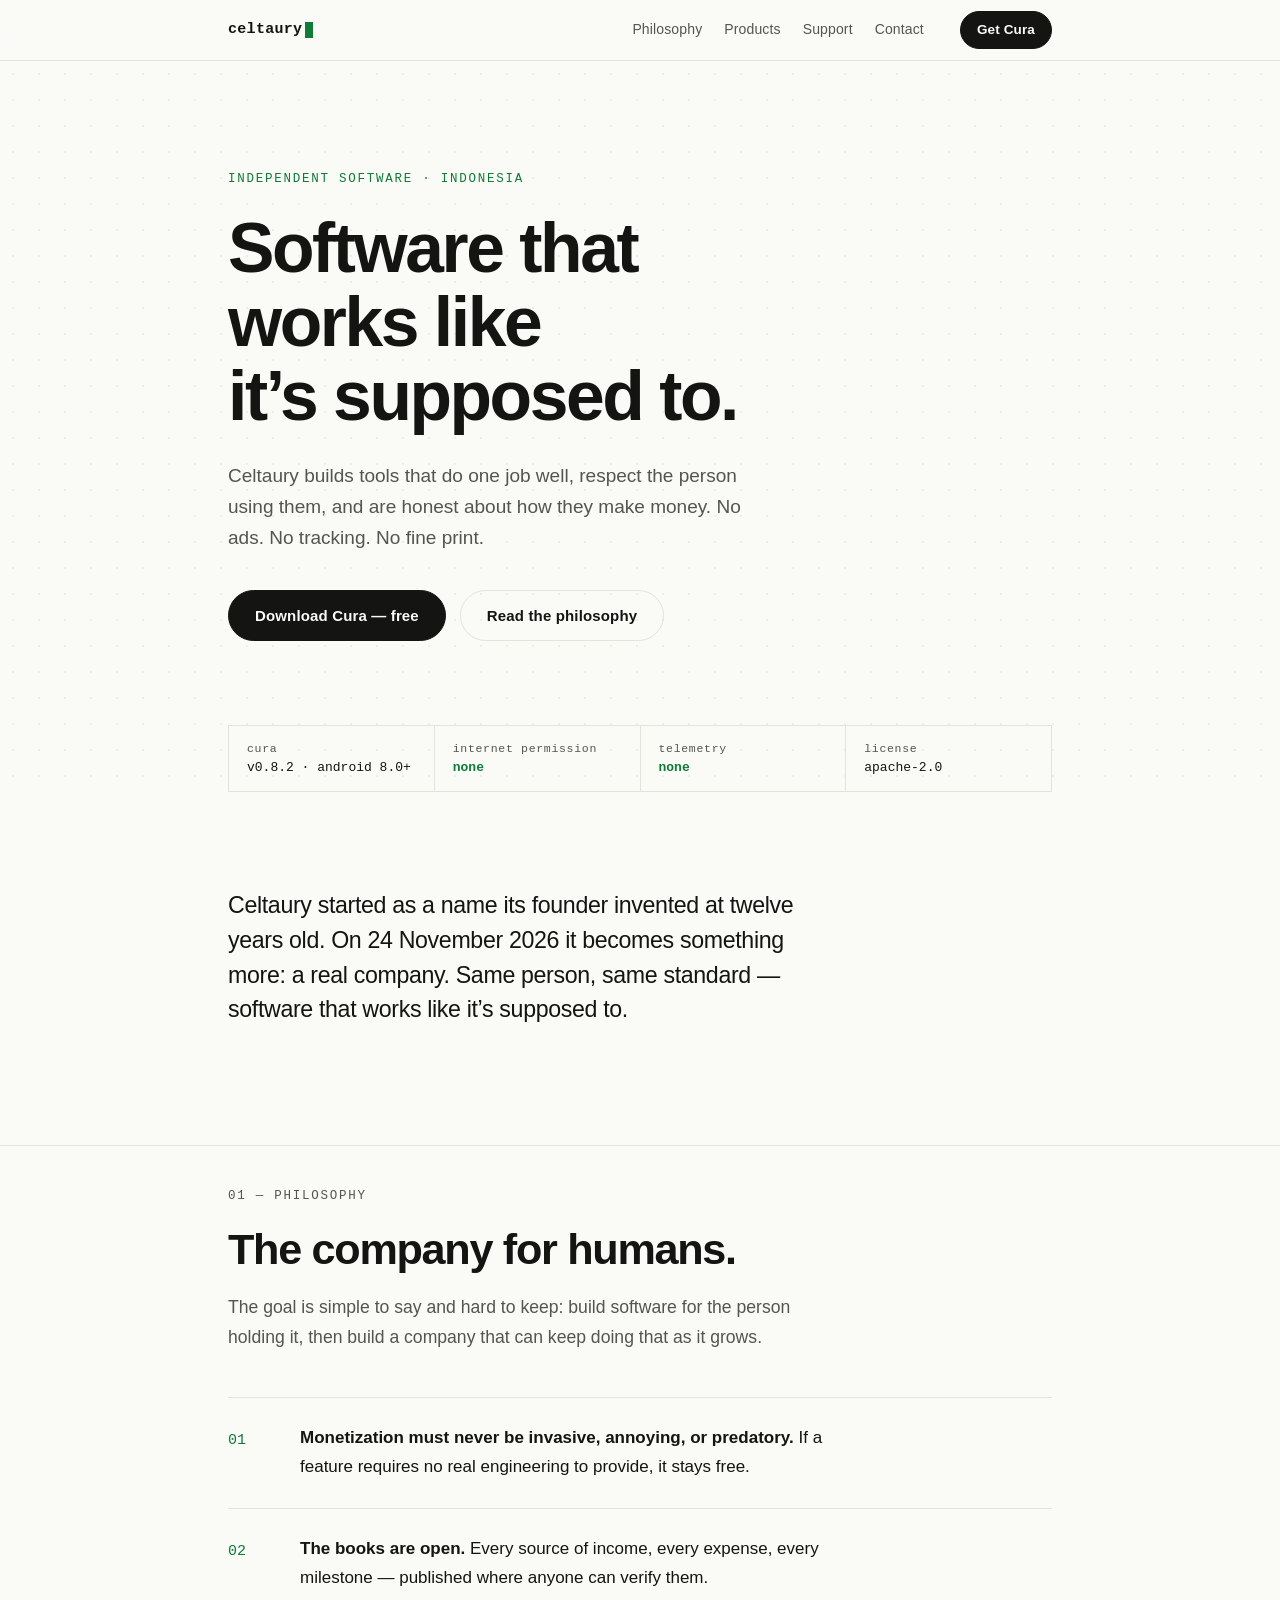
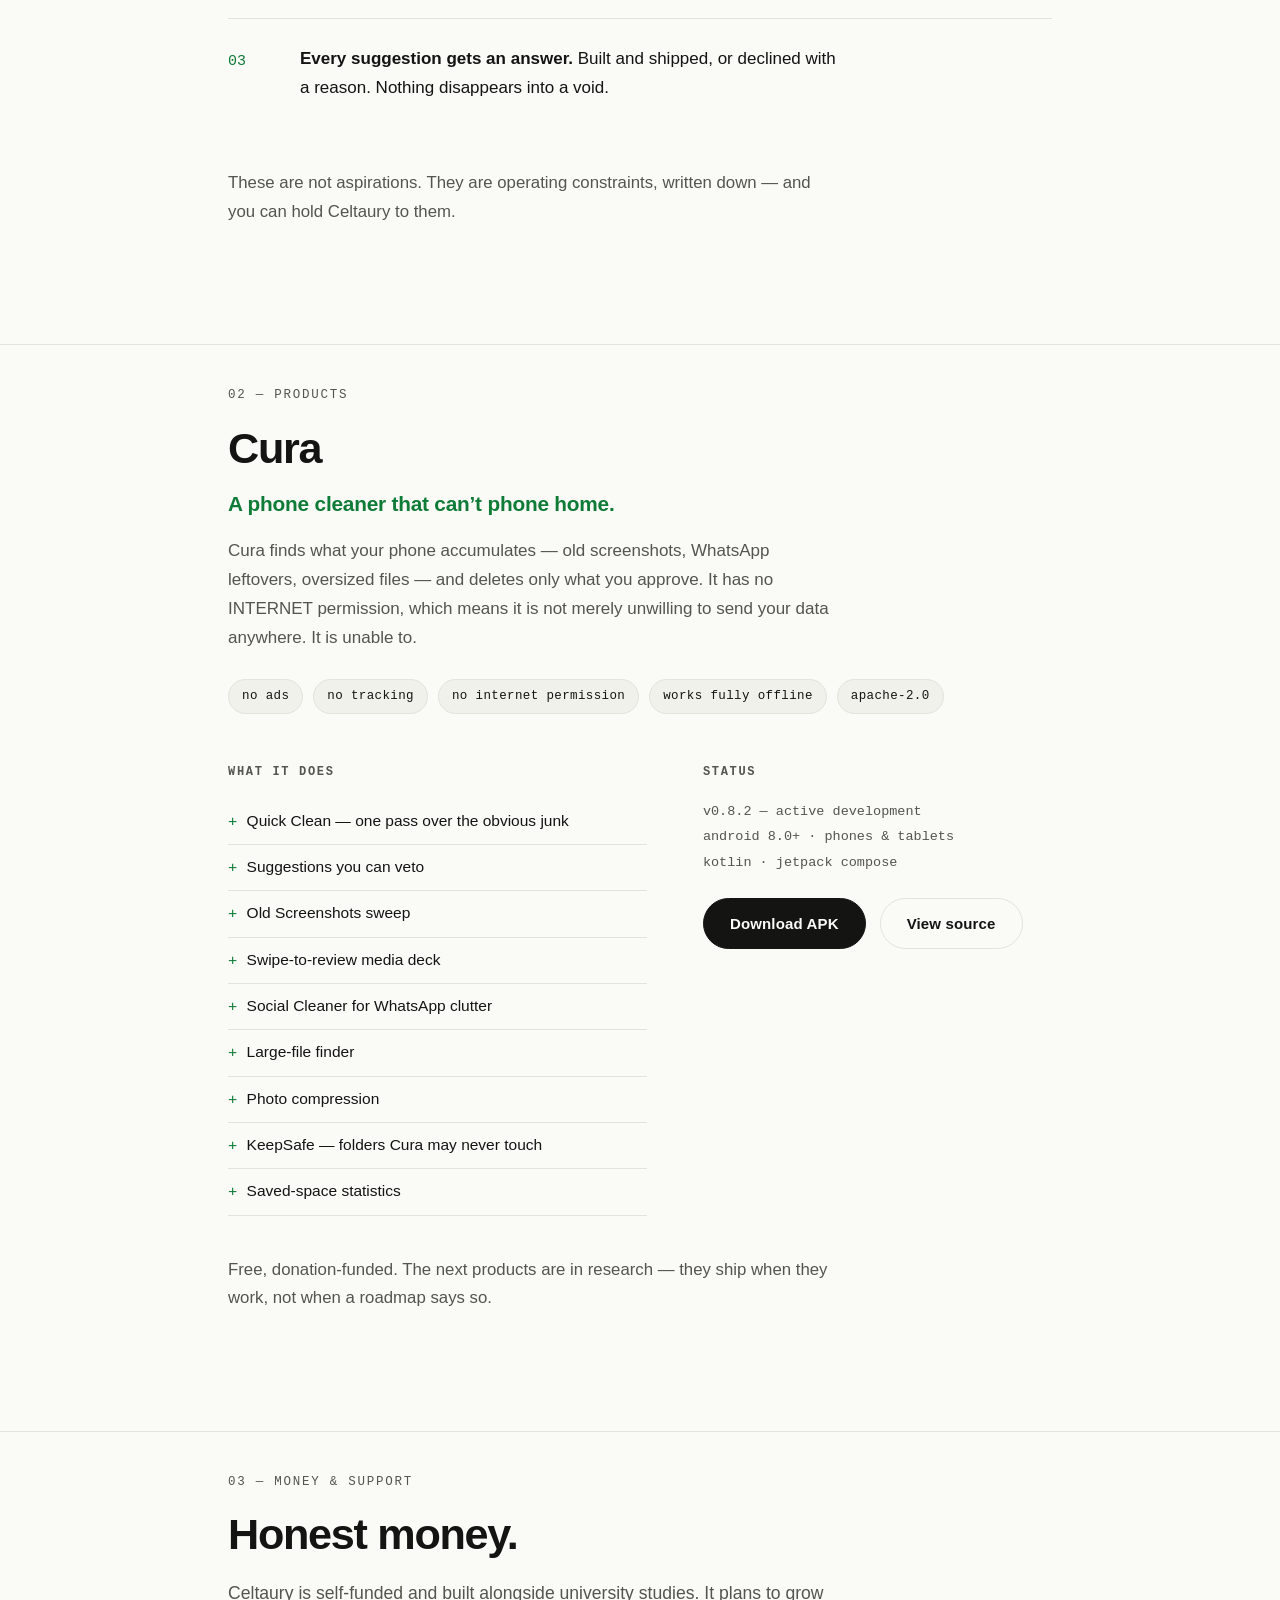
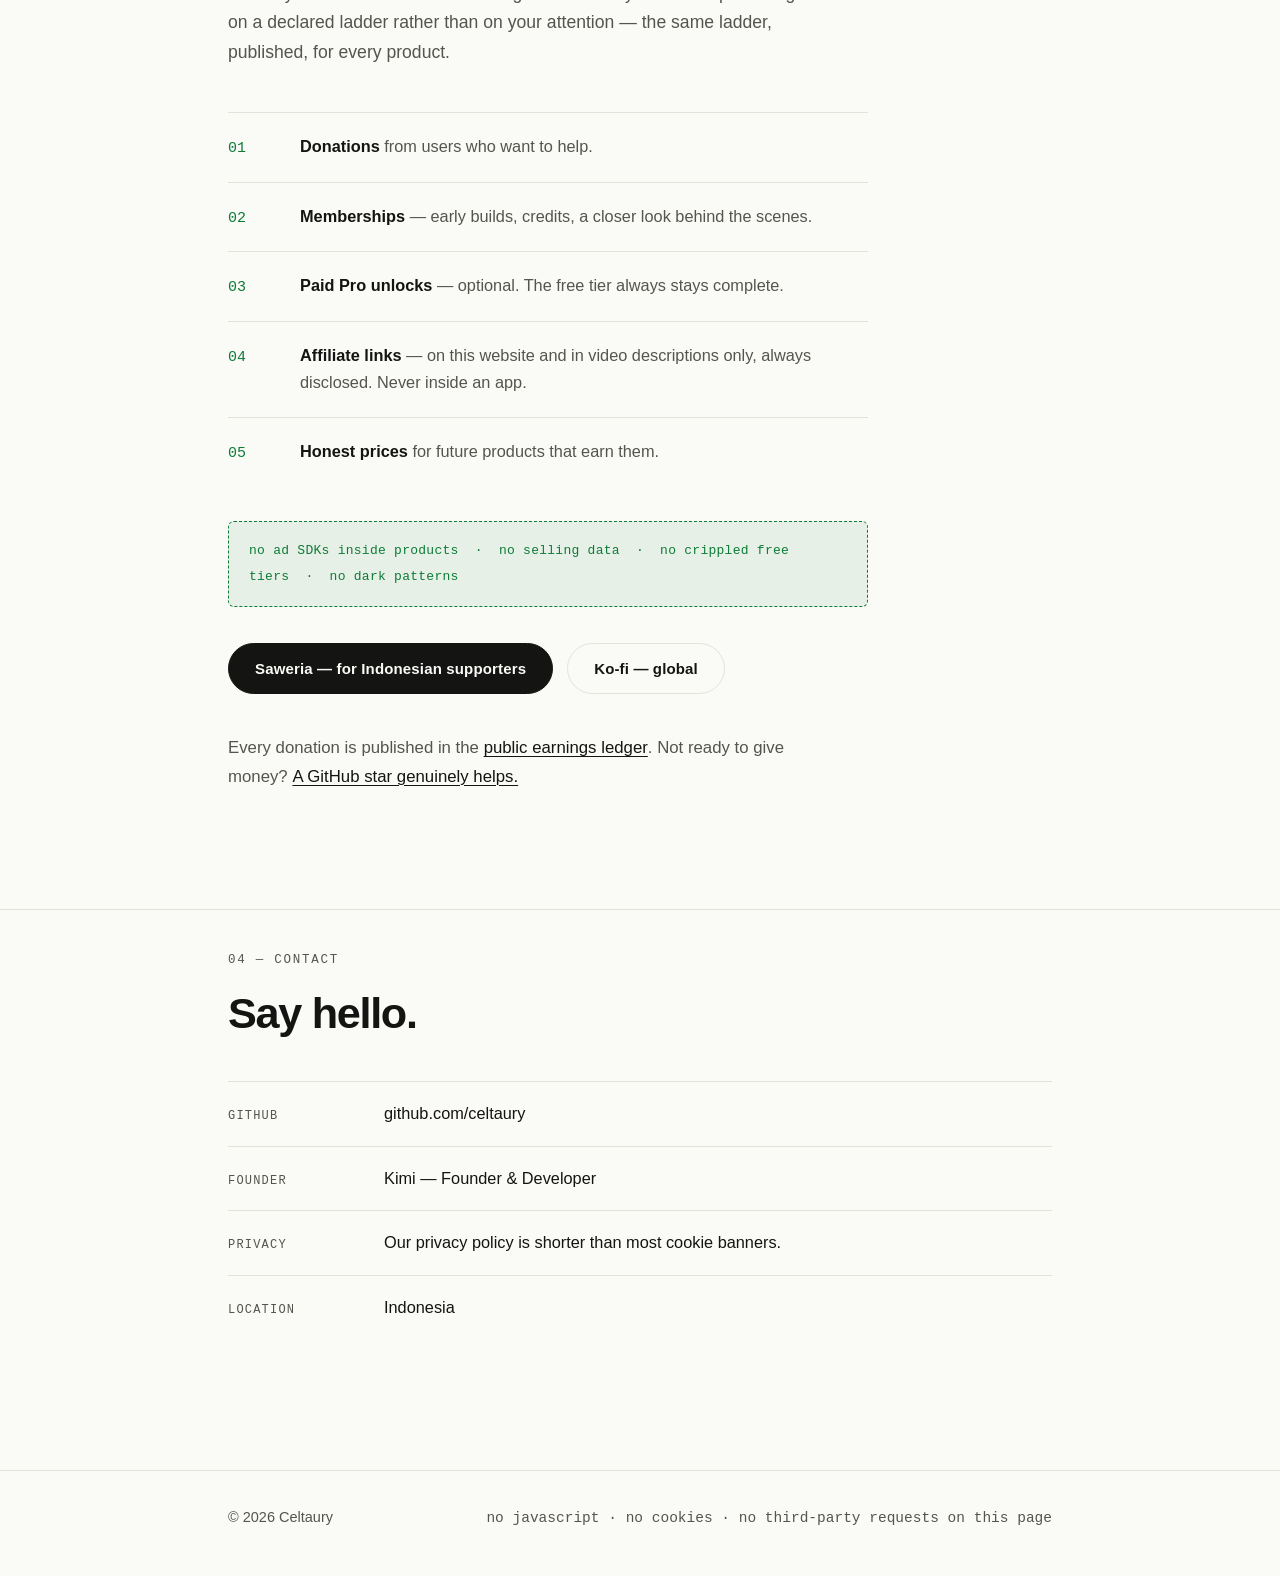
==== index.html @ 2ca31ce2 "Add files via upload" ====
<!DOCTYPE html>
<html lang="en">
<head>
  <meta charset="UTF-8">
  <meta name="viewport" content="width=device-width, initial-scale=1.0">
  <title>Celtaury — Software that works like it's supposed to</title>
  <meta name="description" content="Celtaury builds honest software. Cura: the Android phone cleaner with no INTERNET permission. No ads, no tracking, open source, self-funded from Indonesia.">
  <meta name="theme-color" content="#FAFAF7">
  <meta name="theme-color" media="(prefers-color-scheme: dark)" content="#101010">

  <!-- Open Graph: link previews on WhatsApp, Discord, X -->
  <meta property="og:type" content="website">
  <meta property="og:url" content="https://celtaury.github.io/">
  <meta property="og:title" content="Celtaury — Software that works like it's supposed to">
  <meta property="og:description" content="Home of Cura, the Android phone cleaner that can't phone home. No ads. No tracking. No INTERNET permission.">
  <meta property="og:image" content="https://celtaury.github.io/assets/og-cover.png">
  <meta name="twitter:card" content="summary_large_image">

  <!-- Favicon: no external file, no request -->
  <link rel="icon" href="data:image/svg+xml,%3Csvg xmlns='http://www.w3.org/2000/svg' viewBox='0 0 64 64'%3E%3Crect width='64' height='64' rx='14' fill='%23141412'/%3E%3Ctext x='14' y='44' font-family='monospace' font-size='30' fill='%23FAFAF7'%3E%3E_%3C/text%3E%3Crect x='40' y='38' width='10' height='6' fill='%2322A14D'/%3E%3C/svg%3E">

  <link rel="stylesheet" href="style.css">
</head>
<body>

  <header class="site-header">
    <div class="wrap header-inner">
      <a class="wordmark" href="#top">celtaury<span class="cursor" aria-hidden="true"></span></a>
      <nav class="nav" aria-label="Main">
        <a href="#philosophy">Philosophy</a>
        <a href="#products">Products</a>
        <a href="#support">Support</a>
        <a href="#contact">Contact</a>
      </nav>
      <a class="btn btn-small" href="https://github.com/celtaury/cura/releases/latest">Get Cura</a>
    </div>
  </header>

  <main id="top">

    <!-- ============ HERO ============ -->
    <section class="hero">
      <div class="wrap">
        <p class="kicker">Independent software · Indonesia</p>
        <h1>Software that works like it&rsquo;s&nbsp;supposed&nbsp;to.</h1>
        <p class="lede">
          Celtaury builds tools that do one job well, respect the person using them,
          and are honest about how they make money. No ads. No tracking. No fine print.
        </p>
        <div class="cta-row">
          <a class="btn" href="https://github.com/celtaury/cura/releases/latest">Download Cura &mdash; free</a>
          <a class="btn btn-ghost" href="#philosophy">Read the philosophy</a>
        </div>
      </div>
      <div class="wrap">
        <dl class="spec-strip" aria-label="Cura at a glance">
          <div><dt>cura</dt><dd>v0.8.2 · android 8.0+</dd></div>
          <div><dt>internet permission</dt><dd class="ok">none</dd></div>
          <div><dt>telemetry</dt><dd class="ok">none</dd></div>
          <div><dt>license</dt><dd>apache-2.0</dd></div>
        </dl>
      </div>
    </section>

    <!-- ============ FOUNDING ============ -->
    <section class="founding">
      <div class="wrap">
        <p>
          Celtaury started as a name its founder invented at twelve years old.
          On 24 November 2026 it becomes something more: a real company.
          Same person, same standard &mdash; software that works like it&rsquo;s supposed to.
        </p>
      </div>
    </section>

    <!-- ============ 01 PHILOSOPHY ============ -->
    <section class="section" id="philosophy">
      <div class="wrap">
        <p class="section-index">01 &mdash; Philosophy</p>
        <h2>The company for humans.</h2>
        <p class="section-intro">
          The goal is simple to say and hard to keep: build software for the person holding it,
          then build a company that can keep doing that as it grows.
        </p>
        <ol class="points">
          <li>
            <p><strong>Monetization must never be invasive, annoying, or predatory.</strong>
            If a feature requires no real engineering to provide, it stays free.</p>
          </li>
          <li>
            <p><strong>The books are open.</strong>
            Every source of income, every expense, every milestone &mdash; published
            where anyone can verify them.</p>
          </li>
          <li>
            <p><strong>Every suggestion gets an answer.</strong>
            Built and shipped, or declined with a reason. Nothing disappears into a void.</p>
          </li>
        </ol>
        <p class="section-close">
          These are not aspirations. They are operating constraints, written down &mdash;
          and you can hold Celtaury to them.
        </p>
      </div>
    </section>

    <!-- ============ 02 PRODUCTS ============ -->
    <section class="section" id="products">
      <div class="wrap">
        <p class="section-index">02 &mdash; Products</p>
        <h2>Cura</h2>
        <p class="product-lede">A phone cleaner that can&rsquo;t phone home.</p>
        <p class="product-body">
          Cura finds what your phone accumulates &mdash; old screenshots, WhatsApp leftovers,
          oversized files &mdash; and deletes only what you approve. It has no INTERNET permission,
          which means it is not merely unwilling to send your data anywhere. It is unable to.
        </p>

        <ul class="chips" aria-label="Cura guarantees">
          <li>no ads</li>
          <li>no tracking</li>
          <li>no internet permission</li>
          <li>works fully offline</li>
          <li>apache-2.0</li>
        </ul>

        <div class="product-grid">
          <div>
            <h3 class="subhead">What it does</h3>
            <ul class="features">
              <li>Quick Clean &mdash; one pass over the obvious junk</li>
              <li>Suggestions you can veto</li>
              <li>Old Screenshots sweep</li>
              <li>Swipe-to-review media deck</li>
              <li>Social Cleaner for WhatsApp clutter</li>
              <li>Large-file finder</li>
              <li>Photo compression</li>
              <li>KeepSafe &mdash; folders Cura may never touch</li>
              <li>Saved-space statistics</li>
            </ul>
          </div>
          <div>
            <h3 class="subhead">Status</h3>
            <p class="mono-note">v0.8.2 &mdash; active development<br>android 8.0+ · phones &amp; tablets<br>kotlin · jetpack compose</p>
            <div class="cta-row">
              <a class="btn" href="https://github.com/celtaury/cura/releases/latest">Download APK</a>
              <a class="btn btn-ghost" href="https://github.com/celtaury/cura">View source</a>
            </div>
          </div>
        </div>

        <p class="section-close">
          Free, donation-funded. The next products are in research &mdash;
          they ship when they work, not when a roadmap says so.
        </p>
      </div>
    </section>

    <!-- ============ 03 HONEST MONEY ============ -->
    <section class="section" id="support">
      <div class="wrap">
        <p class="section-index">03 &mdash; Money &amp; support</p>
        <h2>Honest money.</h2>
        <p class="section-intro">
          Celtaury is self-funded and built alongside university studies.
          It plans to grow on a declared ladder rather than on your attention &mdash;
          the same ladder, published, for every product.
        </p>

        <ol class="ladder">
          <li><p><span>Donations</span> from users who want to help.</p></li>
          <li><p><span>Memberships</span> &mdash; early builds, credits, a closer look behind the scenes.</p></li>
          <li><p><span>Paid Pro unlocks</span> &mdash; optional. The free tier always stays complete.</p></li>
          <li><p><span>Affiliate links</span> &mdash; on this website and in video descriptions only, always disclosed. Never inside an app.</p></li>
          <li><p><span>Honest prices</span> for future products that earn them.</p></li>
        </ol>

        <p class="redlines" aria-label="Celtaury red lines">
          no ad SDKs inside products&nbsp;&nbsp;·&nbsp;&nbsp;no selling data&nbsp;&nbsp;·&nbsp;&nbsp;no crippled free tiers&nbsp;&nbsp;·&nbsp;&nbsp;no dark patterns
        </p>

        <div class="cta-row">
          <a class="btn" href="https://saweria.co/Kymigaming">Saweria &mdash; for Indonesian supporters</a>
          <!-- TODO: paste your Ko-fi URL into the href below -->
          <a class="btn btn-ghost" href="#">Ko-fi &mdash; global</a>
        </div>
        <!-- TODO: paste your public earnings ledger URL into the href below -->
        <p class="section-close">
          Every donation is published in the <a href="#">public earnings ledger</a>.
          Not ready to give money? <a href="https://github.com/celtaury">A GitHub star genuinely helps.</a>
        </p>
      </div>
    </section>

    <!-- ============ 04 CONTACT ============ -->
    <section class="section" id="contact">
      <div class="wrap">
        <p class="section-index">04 &mdash; Contact</p>
        <h2>Say hello.</h2>
        <ul class="contact-list">
          <li><span class="contact-label">GitHub</span><a href="https://github.com/celtaury">github.com/celtaury</a></li>
          <li><span class="contact-label">Founder</span><a href="https://github.com/Kimiberlianoputra">Kimi &mdash; Founder &amp; Developer</a></li>
          <li><span class="contact-label">Privacy</span><a href="PRIVACY.md">Our privacy policy is shorter than most cookie banners.</a></li>
          <li><span class="contact-label">Location</span><span>Indonesia</span></li>
        </ul>
      </div>
    </section>

  </main>

  <footer class="site-footer">
    <div class="wrap footer-inner">
      <p>&copy; 2026 Celtaury</p>
      <p class="mono-note">no javascript · no cookies · no third-party requests on this page</p>
    </div>
  </footer>

</body>
</html>
---- style.css ----
/* ============================================================
   CELTAURY — "minima"
   Minimalism with the technical truth showing underneath.
   Terminal × Apple. Zero JavaScript. Zero third-party requests.
   ============================================================ */

:root {
  --bg: #FAFAF7;
  --ink: #141412;
  --ink-soft: #55554F;
  --hairline: #E3E3DC;
  --accent: #0E7B37;
  --accent-soft: rgba(14, 123, 55, 0.08);
  --chip-bg: #F1F1EC;
  --dot: rgba(20, 20, 18, 0.055);
  --sans: -apple-system, BlinkMacSystemFont, "SF Pro Display", "Segoe UI",
          Inter, Roboto, "Helvetica Neue", Arial, sans-serif;
  --mono: ui-monospace, "SF Mono", "JetBrains Mono", "Cascadia Mono",
          Menlo, Consolas, "Liberation Mono", monospace;
}

@media (prefers-color-scheme: dark) {
  :root {
    --bg: #101010;
    --ink: #ECECE7;
    --ink-soft: #9C9C94;
    --hairline: #262624;
    --accent: #52C97E;
    --accent-soft: rgba(82, 201, 126, 0.10);
    --chip-bg: #1A1A18;
    --dot: rgba(236, 236, 231, 0.05);
  }
}

* { margin: 0; padding: 0; box-sizing: border-box; }

html { scroll-behavior: smooth; }
@media (prefers-reduced-motion: reduce) {
  html { scroll-behavior: auto; }
  .cursor { animation: none; opacity: 1; }
}

body {
  background: var(--bg);
  color: var(--ink);
  font-family: var(--sans);
  font-size: 17px;
  line-height: 1.7;
  -webkit-font-smoothing: antialiased;
  text-rendering: optimizeLegibility;
}

.wrap {
  max-width: 880px;
  margin: 0 auto;
  padding: 0 28px;
}

a { color: var(--ink); text-decoration-thickness: 1px; text-underline-offset: 3px; }
a:hover { color: var(--accent); }

:focus-visible {
  outline: 2px solid var(--accent);
  outline-offset: 3px;
  border-radius: 2px;
}

::selection { background: var(--accent-soft); }

/* ---------- header ---------- */

.site-header {
  position: sticky;
  top: 0;
  z-index: 10;
  background: color-mix(in srgb, var(--bg) 88%, transparent);
  backdrop-filter: blur(10px);
  -webkit-backdrop-filter: blur(10px);
  border-bottom: 1px solid var(--hairline);
}

.header-inner {
  display: flex;
  align-items: center;
  gap: 28px;
  height: 60px;
}

.wordmark {
  font-family: var(--mono);
  font-size: 15px;
  font-weight: 600;
  letter-spacing: 0.02em;
  text-decoration: none;
  display: inline-flex;
  align-items: center;
}
.wordmark:hover { color: var(--ink); }

.cursor {
  display: inline-block;
  width: 8px;
  height: 1.05em;
  margin-left: 3px;
  background: var(--accent);
  animation: blink 1.2s steps(1) infinite;
}
@keyframes blink { 50% { opacity: 0; } }

.nav {
  display: flex;
  gap: 22px;
  margin-left: auto;
}
.nav a {
  font-size: 14px;
  color: var(--ink-soft);
  text-decoration: none;
  letter-spacing: 0.01em;
}
.nav a:hover { color: var(--accent); }

/* ---------- buttons ---------- */

.btn {
  display: inline-block;
  font-family: var(--sans);
  font-size: 15px;
  font-weight: 600;
  letter-spacing: 0.01em;
  color: var(--bg);
  background: var(--ink);
  border: 1px solid var(--ink);
  border-radius: 999px;
  padding: 12px 26px;
  text-decoration: none;
  transition: background 0.15s ease, color 0.15s ease, border-color 0.15s ease;
}
.btn:hover { background: var(--accent); border-color: var(--accent); color: var(--bg); }

.btn-ghost {
  background: transparent;
  color: var(--ink);
  border-color: var(--hairline);
}
.btn-ghost:hover { background: var(--accent-soft); color: var(--ink); border-color: var(--accent); }

.btn-small { padding: 7px 16px; font-size: 13.5px; margin-left: 8px; }

.cta-row {
  display: flex;
  flex-wrap: wrap;
  gap: 14px;
  align-items: center;
}

/* ---------- hero ---------- */

.hero {
  padding: 108px 0 0;
  background-image: radial-gradient(var(--dot) 1px, transparent 1px);
  background-size: 26px 26px;
}

.kicker {
  font-family: var(--mono);
  font-size: 12.5px;
  letter-spacing: 0.14em;
  text-transform: uppercase;
  color: var(--accent);
  margin-bottom: 22px;
}

.hero h1 {
  font-size: clamp(2.5rem, 6.2vw, 4.35rem);
  line-height: 1.06;
  letter-spacing: -0.035em;
  font-weight: 700;
  max-width: 15ch;
}

.lede {
  margin-top: 26px;
  font-size: 1.19rem;
  line-height: 1.65;
  color: var(--ink-soft);
  max-width: 33rem;
}

.hero .cta-row { margin-top: 36px; }

/* spec strip — the terminal underneath */

.spec-strip {
  margin: 84px 0 0;
  border-top: 1px solid var(--hairline);
  border-left: 1px solid var(--hairline);
  display: grid;
  grid-template-columns: repeat(4, 1fr);
}

.spec-strip > div {
  border-right: 1px solid var(--hairline);
  border-bottom: 1px solid var(--hairline);
  padding: 14px 18px;
  font-family: var(--mono);
  font-size: 13px;
  line-height: 1.5;
}

.spec-strip dt {
  color: var(--ink-soft);
  font-size: 11.5px;
  letter-spacing: 0.06em;
}

.spec-strip dd { margin: 0; color: var(--ink); }
.spec-strip .ok { color: var(--accent); font-weight: 700; }

/* ---------- founding ---------- */

.founding { padding: 96px 0 0; }
.founding p {
  font-size: 1.45rem;
  line-height: 1.5;
  letter-spacing: -0.015em;
  max-width: 36rem;
  font-weight: 500;
}

/* ---------- sections ---------- */

.section {
  margin-top: 118px;
  padding-top: 40px;
  border-top: 1px solid var(--hairline);
}

.section-index {
  font-family: var(--mono);
  font-size: 12.5px;
  letter-spacing: 0.14em;
  text-transform: uppercase;
  color: var(--ink-soft);
  margin-bottom: 18px;
}

.section h2 {
  font-size: clamp(1.9rem, 3.6vw, 2.7rem);
  letter-spacing: -0.03em;
  line-height: 1.1;
  font-weight: 700;
}

.section-intro {
  margin-top: 20px;
  font-size: 1.1rem;
  color: var(--ink-soft);
  max-width: 38rem;
}

.section-close {
  margin-top: 40px;
  font-size: 1.05rem;
  color: var(--ink-soft);
  max-width: 38rem;
}
.section-close a { color: var(--ink); font-weight: 500; }
.section-close a:hover { color: var(--accent); }

/* philosophy points */

.points {
  margin-top: 44px;
  list-style: none;
  counter-reset: point;
}

.points li {
  counter-increment: point;
  padding: 26px 0;
  border-top: 1px solid var(--hairline);
  display: grid;
  grid-template-columns: 64px 1fr;
  gap: 8px;
}

.points li::before {
  content: counter(point, decimal-leading-zero);
  font-family: var(--mono);
  font-size: 15px;
  color: var(--accent);
  padding-top: 4px;
}

.points p { max-width: 34rem; }
.points strong { font-weight: 650; }

/* ---------- product ---------- */

.product-lede {
  margin-top: 14px;
  font-size: 1.3rem;
  letter-spacing: -0.01em;
  color: var(--accent);
  font-weight: 600;
}

.product-body {
  margin-top: 16px;
  max-width: 38rem;
  color: var(--ink-soft);
}

.chips {
  list-style: none;
  display: flex;
  flex-wrap: wrap;
  gap: 10px;
  margin-top: 26px;
}

.chips li {
  font-family: var(--mono);
  font-size: 12.5px;
  letter-spacing: 0.03em;
  padding: 6px 13px;
  border: 1px solid var(--hairline);
  border-radius: 999px;
  background: var(--chip-bg);
  color: var(--ink);
}

.product-grid {
  display: grid;
  grid-template-columns: 1.2fr 1fr;
  gap: 56px;
  margin-top: 48px;
}

.subhead {
  font-family: var(--mono);
  font-size: 12px;
  font-weight: 600;
  letter-spacing: 0.14em;
  text-transform: uppercase;
  color: var(--ink-soft);
  margin-bottom: 16px;
}

.features {
  list-style: none;
}

.features li {
  padding: 9px 0;
  border-bottom: 1px solid var(--hairline);
  font-size: 15.5px;
}

.features li::before {
  content: "+ ";
  font-family: var(--mono);
  color: var(--accent);
}

.mono-note {
  font-family: var(--mono);
  font-size: 13.5px;
  line-height: 1.9;
  color: var(--ink-soft);
}

.product-grid .cta-row { margin-top: 22px; }

/* ---------- ladder ---------- */

.ladder {
  margin-top: 44px;
  list-style: none;
  counter-reset: rung;
}

.ladder li {
  counter-increment: rung;
  padding: 20px 0;
  border-top: 1px solid var(--hairline);
  display: grid;
  grid-template-columns: 64px 1fr;
  gap: 8px;
  font-size: 1.02rem;
  color: var(--ink-soft);
  max-width: 40rem;
}

.ladder li::before {
  content: "0" counter(rung);
  font-family: var(--mono);
  font-size: 15px;
  color: var(--accent);
  padding-top: 3px;
}

.ladder span { color: var(--ink); font-weight: 600; }

.redlines {
  margin-top: 34px;
  font-family: var(--mono);
  font-size: 13px;
  letter-spacing: 0.02em;
  color: var(--accent);
  padding: 16px 20px;
  border: 1px dashed var(--accent);
  border-radius: 6px;
  background: var(--accent-soft);
  max-width: 40rem;
  line-height: 2;
}

#support .cta-row { margin-top: 36px; }

/* ---------- contact ---------- */

.contact-list {
  list-style: none;
  margin-top: 44px;
}

.contact-list li {
  display: grid;
  grid-template-columns: 140px 1fr;
  gap: 16px;
  padding: 18px 0;
  border-top: 1px solid var(--hairline);
  font-size: 1.02rem;
  align-items: baseline;
}

.contact-label {
  font-family: var(--mono);
  font-size: 12px;
  letter-spacing: 0.1em;
  text-transform: uppercase;
  color: var(--ink-soft);
}

.contact-list a { text-decoration: none; font-weight: 500; }
.contact-list a:hover { color: var(--accent); text-decoration: underline; }

/* ---------- footer ---------- */

.site-footer {
  margin-top: 130px;
  border-top: 1px solid var(--hairline);
  padding: 34px 0 44px;
}

.footer-inner {
  display: flex;
  justify-content: space-between;
  align-items: baseline;
  gap: 20px;
  flex-wrap: wrap;
}

.footer-inner p { font-size: 14.5px; color: var(--ink-soft); }

/* ---------- responsive ---------- */

@media (max-width: 760px) {
  .spec-strip { grid-template-columns: repeat(2, 1fr); }
  .product-grid { grid-template-columns: 1fr; gap: 40px; }
  .points li, .ladder li { grid-template-columns: 44px 1fr; }
  .contact-list li { grid-template-columns: 1fr; gap: 4px; }
}

@media (max-width: 640px) {
  .nav { display: none; }
  .header-inner { justify-content: space-between; }
  .hero { padding-top: 76px; }
  .founding p { font-size: 1.22rem; }
  body { font-size: 16px; }
  .section { margin-top: 88px; }
}
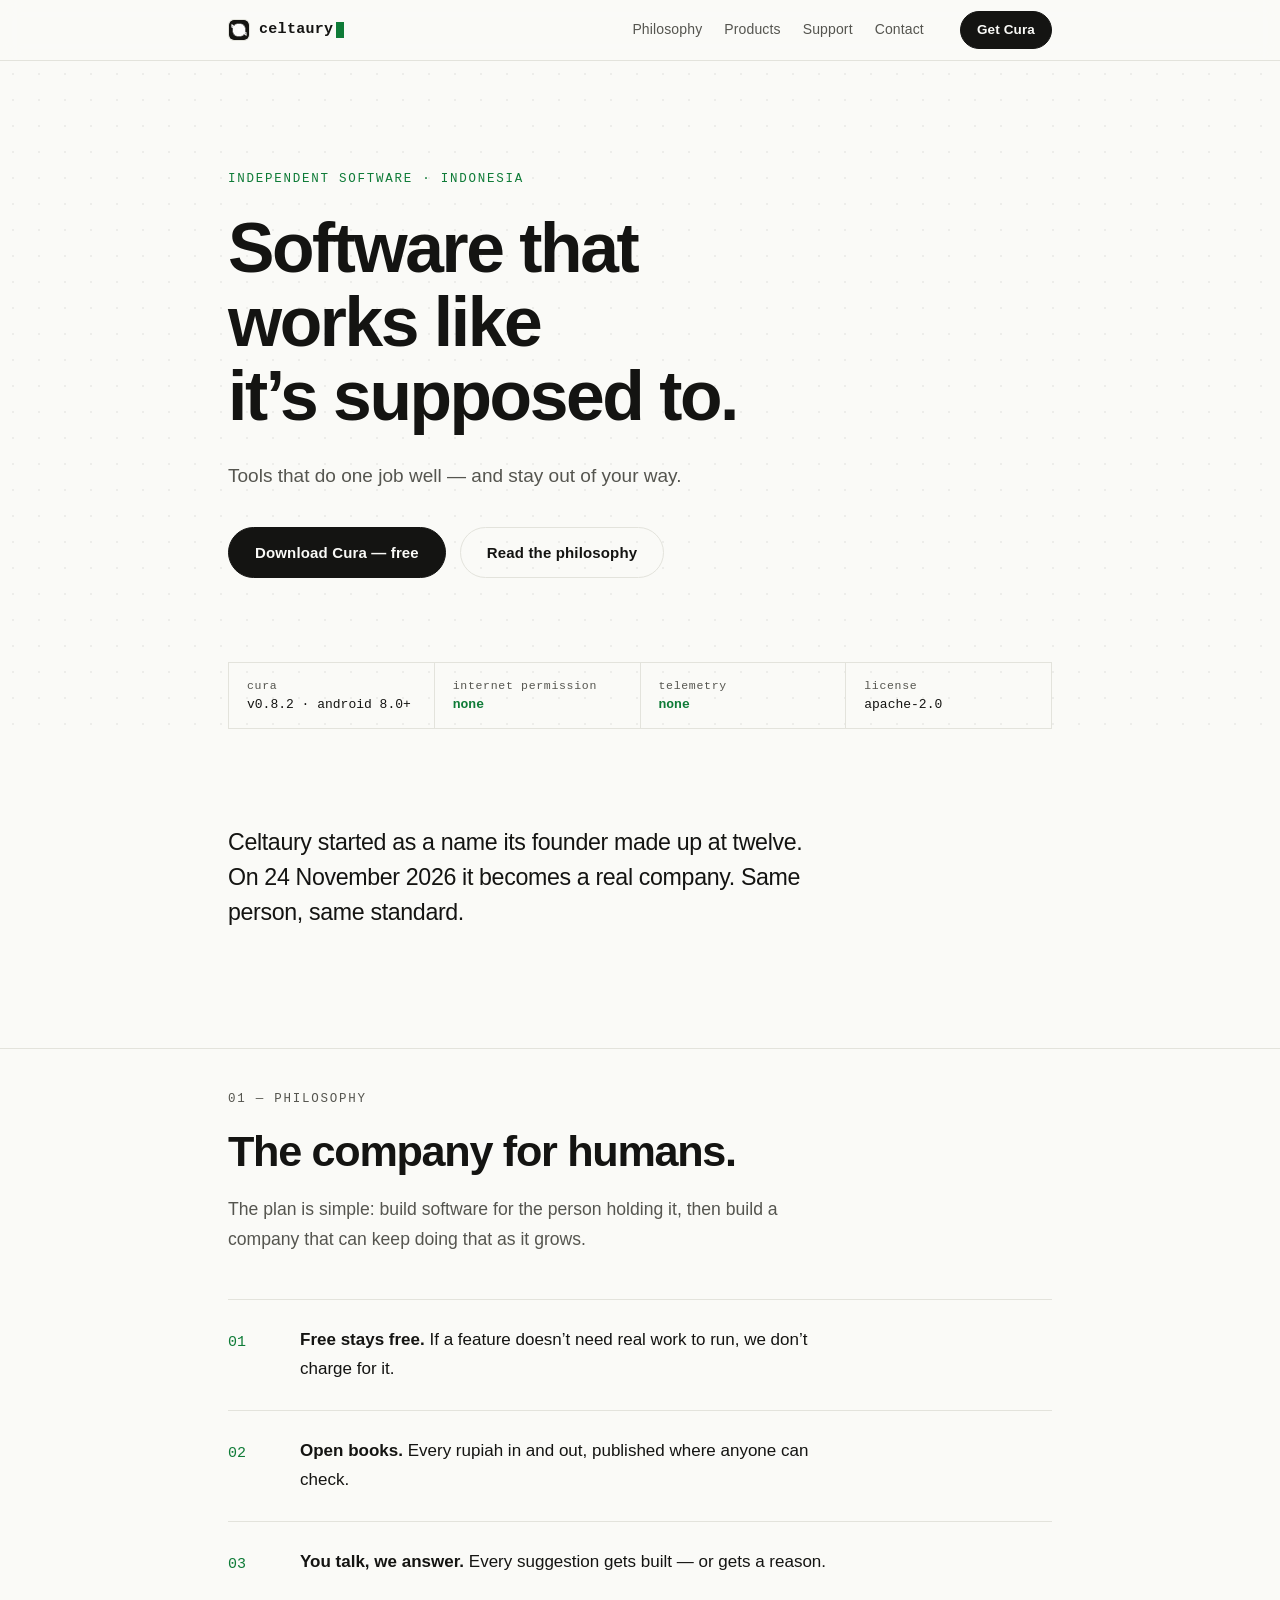
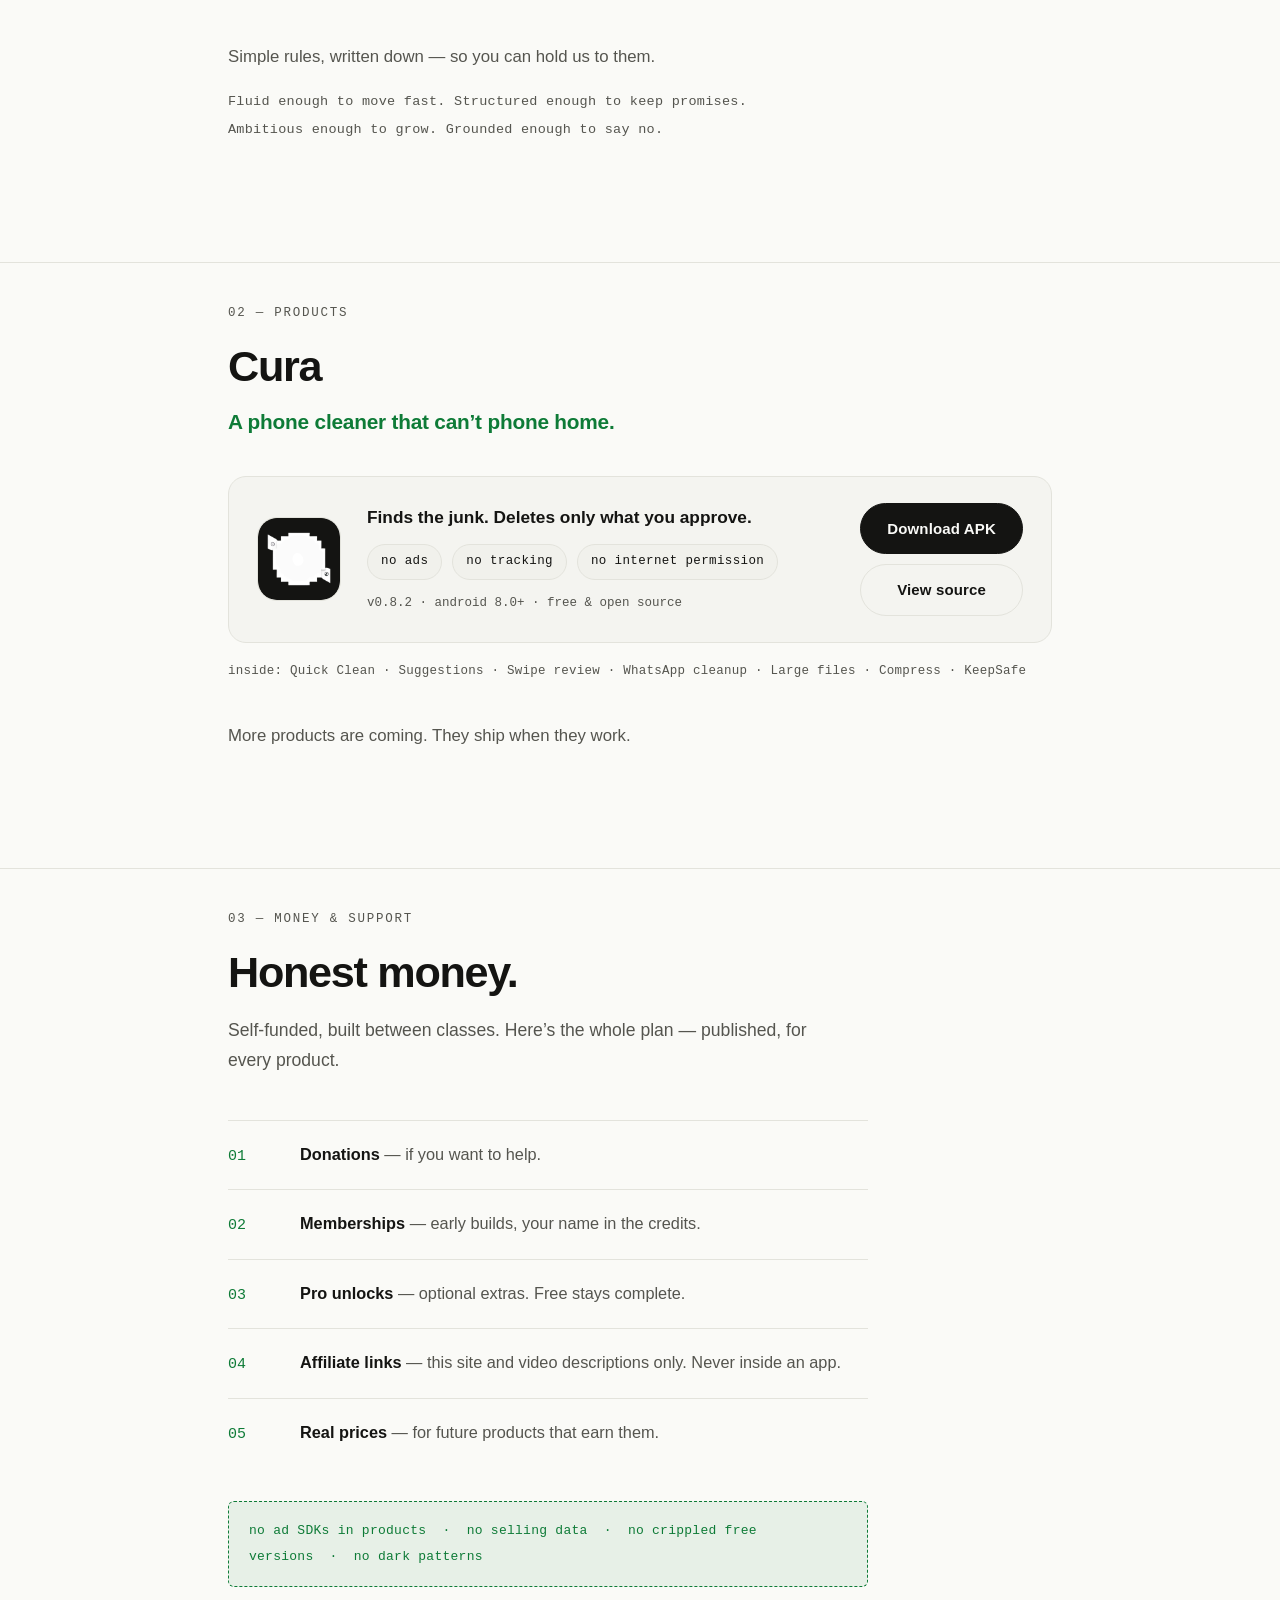
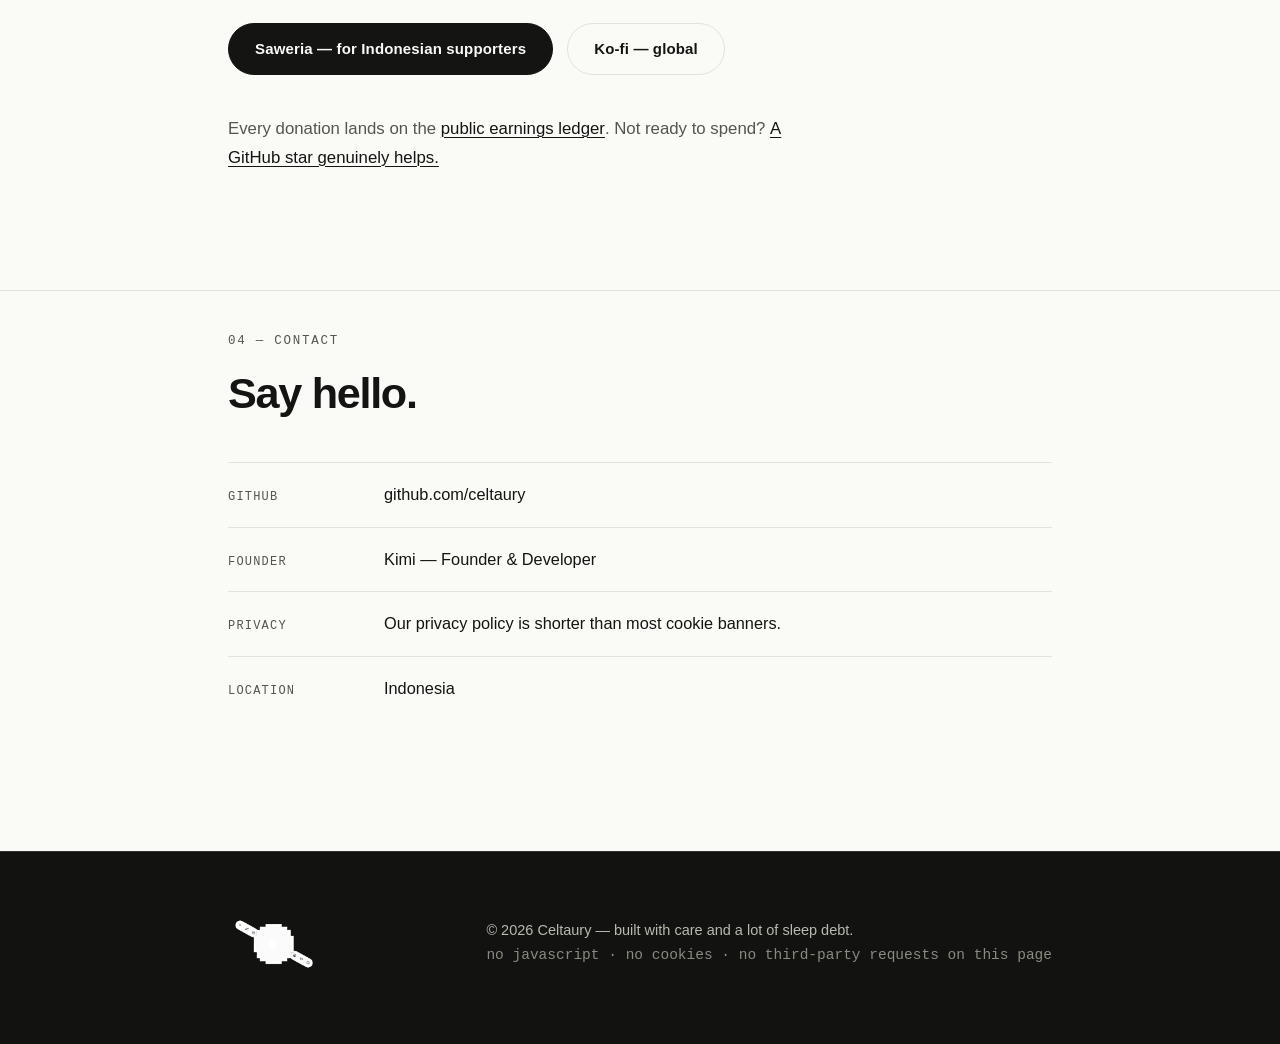
==== commit 7f477db4: "Add files via upload" ====
--- a/index.html
+++ b/index.html
@@ -16,16 +16,14 @@
   <meta property="og:image" content="https://celtaury.github.io/assets/og-cover.png">
   <meta name="twitter:card" content="summary_large_image">
 
-  <!-- Favicon: no external file, no request -->
-  <link rel="icon" href="data:image/svg+xml,%3Csvg xmlns='http://www.w3.org/2000/svg' viewBox='0 0 64 64'%3E%3Crect width='64' height='64' rx='14' fill='%23141412'/%3E%3Ctext x='14' y='44' font-family='monospace' font-size='30' fill='%23FAFAF7'%3E%3E_%3C/text%3E%3Crect x='40' y='38' width='10' height='6' fill='%2322A14D'/%3E%3C/svg%3E">
-
+  <link rel="icon" type="image/png" href="assets/favicon.png">
   <link rel="stylesheet" href="style.css">
 </head>
 <body>
 
   <header class="site-header">
     <div class="wrap header-inner">
-      <a class="wordmark" href="#top">celtaury<span class="cursor" aria-hidden="true"></span></a>
+      <a class="wordmark" href="#top"><img class="brand-tile" src="assets/logo-tile.png" alt="" width="22" height="22">celtaury<span class="cursor" aria-hidden="true"></span></a>
       <nav class="nav" aria-label="Main">
         <a href="#philosophy">Philosophy</a>
         <a href="#products">Products</a>
@@ -44,8 +42,7 @@
         <p class="kicker">Independent software · Indonesia</p>
         <h1>Software that works like it&rsquo;s&nbsp;supposed&nbsp;to.</h1>
         <p class="lede">
-          Celtaury builds tools that do one job well, respect the person using them,
-          and are honest about how they make money. No ads. No tracking. No fine print.
+          Tools that do one job well &mdash; and stay out of your way.
         </p>
         <div class="cta-row">
           <a class="btn" href="https://github.com/celtaury/cura/releases/latest">Download Cura &mdash; free</a>
@@ -66,9 +63,9 @@
     <section class="founding">
       <div class="wrap">
         <p>
-          Celtaury started as a name its founder invented at twelve years old.
-          On 24 November 2026 it becomes something more: a real company.
-          Same person, same standard &mdash; software that works like it&rsquo;s supposed to.
+          Celtaury started as a name its founder made up at twelve.
+          On 24 November 2026 it becomes a real company.
+          Same person, same standard.
         </p>
       </div>
     </section>
@@ -79,27 +76,29 @@
         <p class="section-index">01 &mdash; Philosophy</p>
         <h2>The company for humans.</h2>
         <p class="section-intro">
-          The goal is simple to say and hard to keep: build software for the person holding it,
+          The plan is simple: build software for the person holding it,
           then build a company that can keep doing that as it grows.
         </p>
         <ol class="points">
           <li>
-            <p><strong>Monetization must never be invasive, annoying, or predatory.</strong>
-            If a feature requires no real engineering to provide, it stays free.</p>
+            <p><strong>Free stays free.</strong>
+            If a feature doesn&rsquo;t need real work to run, we don&rsquo;t charge for it.</p>
           </li>
           <li>
-            <p><strong>The books are open.</strong>
-            Every source of income, every expense, every milestone &mdash; published
-            where anyone can verify them.</p>
+            <p><strong>Open books.</strong>
+            Every rupiah in and out, published where anyone can check.</p>
           </li>
           <li>
-            <p><strong>Every suggestion gets an answer.</strong>
-            Built and shipped, or declined with a reason. Nothing disappears into a void.</p>
+            <p><strong>You talk, we answer.</strong>
+            Every suggestion gets built &mdash; or gets a reason.</p>
           </li>
         </ol>
         <p class="section-close">
-          These are not aspirations. They are operating constraints, written down &mdash;
-          and you can hold Celtaury to them.
+          Simple rules, written down &mdash; so you can hold us to them.
+        </p>
+        <p class="balance">
+          Fluid enough to move fast. Structured enough to keep promises.<br>
+          Ambitious enough to grow. Grounded enough to say no.
         </p>
       </div>
     </section>
@@ -110,48 +109,30 @@
         <p class="section-index">02 &mdash; Products</p>
         <h2>Cura</h2>
         <p class="product-lede">A phone cleaner that can&rsquo;t phone home.</p>
-        <p class="product-body">
-          Cura finds what your phone accumulates &mdash; old screenshots, WhatsApp leftovers,
-          oversized files &mdash; and deletes only what you approve. It has no INTERNET permission,
-          which means it is not merely unwilling to send your data anywhere. It is unable to.
-        </p>
-
-        <ul class="chips" aria-label="Cura guarantees">
-          <li>no ads</li>
-          <li>no tracking</li>
-          <li>no internet permission</li>
-          <li>works fully offline</li>
-          <li>apache-2.0</li>
-        </ul>
-
-        <div class="product-grid">
-          <div>
-            <h3 class="subhead">What it does</h3>
-            <ul class="features">
-              <li>Quick Clean &mdash; one pass over the obvious junk</li>
-              <li>Suggestions you can veto</li>
-              <li>Old Screenshots sweep</li>
-              <li>Swipe-to-review media deck</li>
-              <li>Social Cleaner for WhatsApp clutter</li>
-              <li>Large-file finder</li>
-              <li>Photo compression</li>
-              <li>KeepSafe &mdash; folders Cura may never touch</li>
-              <li>Saved-space statistics</li>
+
+        <div class="product-card">
+          <img class="p-logo" src="assets/logo-tile.png" alt="Celtaury logo" width="84" height="84">
+          <div class="p-info">
+            <p class="p-desc">Finds the junk. Deletes only what you approve.</p>
+            <ul class="chips" aria-label="Cura guarantees">
+              <li>no ads</li>
+              <li>no tracking</li>
+              <li>no internet permission</li>
             </ul>
+            <p class="mono-note">v0.8.2 · android 8.0+ · free &amp; open source</p>
           </div>
-          <div>
-            <h3 class="subhead">Status</h3>
-            <p class="mono-note">v0.8.2 &mdash; active development<br>android 8.0+ · phones &amp; tablets<br>kotlin · jetpack compose</p>
-            <div class="cta-row">
-              <a class="btn" href="https://github.com/celtaury/cura/releases/latest">Download APK</a>
-              <a class="btn btn-ghost" href="https://github.com/celtaury/cura">View source</a>
-            </div>
+          <div class="p-actions">
+            <a class="btn" href="https://github.com/celtaury/cura/releases/latest">Download APK</a>
+            <a class="btn btn-ghost" href="https://github.com/celtaury/cura">View source</a>
           </div>
         </div>
 
+        <p class="p-inside">
+          inside: Quick Clean · Suggestions · Swipe review · WhatsApp cleanup · Large files · Compress · KeepSafe
+        </p>
+
         <p class="section-close">
-          Free, donation-funded. The next products are in research &mdash;
-          they ship when they work, not when a roadmap says so.
+          More products are coming. They ship when they work.
         </p>
       </div>
     </section>
@@ -162,21 +143,20 @@
         <p class="section-index">03 &mdash; Money &amp; support</p>
         <h2>Honest money.</h2>
         <p class="section-intro">
-          Celtaury is self-funded and built alongside university studies.
-          It plans to grow on a declared ladder rather than on your attention &mdash;
-          the same ladder, published, for every product.
+          Self-funded, built between classes.
+          Here&rsquo;s the whole plan &mdash; published, for every product.
         </p>
 
         <ol class="ladder">
-          <li><p><span>Donations</span> from users who want to help.</p></li>
-          <li><p><span>Memberships</span> &mdash; early builds, credits, a closer look behind the scenes.</p></li>
-          <li><p><span>Paid Pro unlocks</span> &mdash; optional. The free tier always stays complete.</p></li>
-          <li><p><span>Affiliate links</span> &mdash; on this website and in video descriptions only, always disclosed. Never inside an app.</p></li>
-          <li><p><span>Honest prices</span> for future products that earn them.</p></li>
+          <li><p><span>Donations</span> &mdash; if you want to help.</p></li>
+          <li><p><span>Memberships</span> &mdash; early builds, your name in the credits.</p></li>
+          <li><p><span>Pro unlocks</span> &mdash; optional extras. Free stays complete.</p></li>
+          <li><p><span>Affiliate links</span> &mdash; this site and video descriptions only. Never inside an app.</p></li>
+          <li><p><span>Real prices</span> &mdash; for future products that earn them.</p></li>
         </ol>
 
         <p class="redlines" aria-label="Celtaury red lines">
-          no ad SDKs inside products&nbsp;&nbsp;·&nbsp;&nbsp;no selling data&nbsp;&nbsp;·&nbsp;&nbsp;no crippled free tiers&nbsp;&nbsp;·&nbsp;&nbsp;no dark patterns
+          no ad SDKs in products&nbsp;&nbsp;·&nbsp;&nbsp;no selling data&nbsp;&nbsp;·&nbsp;&nbsp;no crippled free versions&nbsp;&nbsp;·&nbsp;&nbsp;no dark patterns
         </p>
 
         <div class="cta-row">
@@ -186,8 +166,8 @@
         </div>
         <!-- TODO: paste your public earnings ledger URL into the href below -->
         <p class="section-close">
-          Every donation is published in the <a href="#">public earnings ledger</a>.
-          Not ready to give money? <a href="https://github.com/celtaury">A GitHub star genuinely helps.</a>
+          Every donation lands on the <a href="#">public earnings ledger</a>.
+          Not ready to spend? <a href="https://github.com/celtaury">A GitHub star genuinely helps.</a>
         </p>
       </div>
     </section>
@@ -210,8 +190,11 @@
 
   <footer class="site-footer">
     <div class="wrap footer-inner">
-      <p>&copy; 2026 Celtaury</p>
-      <p class="mono-note">no javascript · no cookies · no third-party requests on this page</p>
+      <img class="footer-mark" src="assets/logo-white.png" alt="Celtaury logo" width="92" height="92">
+      <div class="footer-text">
+        <p>&copy; 2026 Celtaury &mdash; built with care and a lot of sleep debt.</p>
+        <p class="mono-note">no javascript · no cookies · no third-party requests on this page</p>
+      </div>
     </div>
   </footer>
 
--- a/style.css
+++ b/style.css
@@ -97,6 +97,16 @@
 }
 .wordmark:hover { color: var(--ink); }
 
+.brand-tile {
+  width: 22px;
+  height: 22px;
+  border-radius: 6px;
+  margin-right: 9px;
+  display: inline-block;
+  vertical-align: -4px;
+  border: 1px solid var(--hairline);
+}
+
 .cursor {
   display: inline-block;
   width: 8px;
@@ -268,6 +278,15 @@
 .section-close a { color: var(--ink); font-weight: 500; }
 .section-close a:hover { color: var(--accent); }
 
+.balance {
+  margin-top: 16px;
+  font-family: var(--mono);
+  font-size: 13.5px;
+  line-height: 2.1;
+  color: var(--ink-soft);
+  letter-spacing: 0.02em;
+}
+
 /* philosophy points */
 
 .points {
@@ -331,38 +350,7 @@
   color: var(--ink);
 }
 
-.product-grid {
-  display: grid;
-  grid-template-columns: 1.2fr 1fr;
-  gap: 56px;
-  margin-top: 48px;
-}
-
-.subhead {
-  font-family: var(--mono);
-  font-size: 12px;
-  font-weight: 600;
-  letter-spacing: 0.14em;
-  text-transform: uppercase;
-  color: var(--ink-soft);
-  margin-bottom: 16px;
-}
-
-.features {
-  list-style: none;
-}
-
-.features li {
-  padding: 9px 0;
-  border-bottom: 1px solid var(--hairline);
-  font-size: 15.5px;
-}
-
-.features li::before {
-  content: "+ ";
-  font-family: var(--mono);
-  color: var(--accent);
-}
+/* product card — one glance, one row */
 
 .mono-note {
   font-family: var(--mono);
@@ -371,7 +359,48 @@
   color: var(--ink-soft);
 }
 
-.product-grid .cta-row { margin-top: 22px; }
+.product-card {
+  margin-top: 36px;
+  border: 1px solid var(--hairline);
+  border-radius: 18px;
+  padding: 26px 28px;
+  display: grid;
+  grid-template-columns: auto 1fr auto;
+  gap: 26px;
+  align-items: center;
+  background: color-mix(in srgb, var(--chip-bg) 55%, transparent);
+}
+
+.p-logo {
+  width: 84px;
+  height: 84px;
+  border-radius: 20px;
+  border: 1px solid var(--hairline);
+  display: block;
+}
+
+.p-info { min-width: 0; }
+
+.p-desc { font-size: 1.08rem; font-weight: 550; }
+
+.p-info .chips { margin-top: 12px; }
+.p-info .mono-note { margin-top: 12px; font-size: 12.5px; }
+
+.p-actions {
+  display: flex;
+  flex-direction: column;
+  gap: 10px;
+}
+
+.p-actions .btn { text-align: center; }
+
+.p-inside {
+  margin-top: 18px;
+  font-family: var(--mono);
+  font-size: 12.5px;
+  color: var(--ink-soft);
+  letter-spacing: 0.02em;
+}
 
 /* ---------- ladder ---------- */
 
@@ -449,27 +478,42 @@
 
 /* ---------- footer ---------- */
 
+/* Fixed dark surface (theme-independent): this is where the no-background
+   white logo lives. A brand anchor, not a theme color. */
+
 .site-footer {
   margin-top: 130px;
-  border-top: 1px solid var(--hairline);
-  padding: 34px 0 44px;
+  background: #121210;
+  border-top: 1px solid rgba(236, 236, 231, 0.14);
+  padding: 46px 0 54px;
 }
 
 .footer-inner {
   display: flex;
   justify-content: space-between;
-  align-items: baseline;
-  gap: 20px;
+  align-items: center;
+  gap: 28px;
   flex-wrap: wrap;
 }
 
-.footer-inner p { font-size: 14.5px; color: var(--ink-soft); }
+.footer-mark {
+  width: 92px;
+  height: 92px;
+  display: block;
+}
+
+.footer-text p { font-size: 14.5px; color: #B9B9B0; }
+.footer-text .mono-note { color: #8A8A81; }
+.footer-text a { color: #ECECE7; }
+.footer-text a:hover { color: #52C97E; }
 
 /* ---------- responsive ---------- */
 
 @media (max-width: 760px) {
   .spec-strip { grid-template-columns: repeat(2, 1fr); }
-  .product-grid { grid-template-columns: 1fr; gap: 40px; }
+  .product-card { grid-template-columns: 1fr; gap: 18px; padding: 22px; }
+  .p-logo { width: 64px; height: 64px; }
+  .p-actions { flex-direction: row; flex-wrap: wrap; }
   .points li, .ladder li { grid-template-columns: 44px 1fr; }
   .contact-list li { grid-template-columns: 1fr; gap: 4px; }
 }
@@ -481,4 +525,6 @@
   .founding p { font-size: 1.22rem; }
   body { font-size: 16px; }
   .section { margin-top: 88px; }
-}
+  .footer-inner { flex-direction: column; align-items: flex-start; gap: 18px; }
+  .footer-mark { width: 68px; height: 68px; }
+}
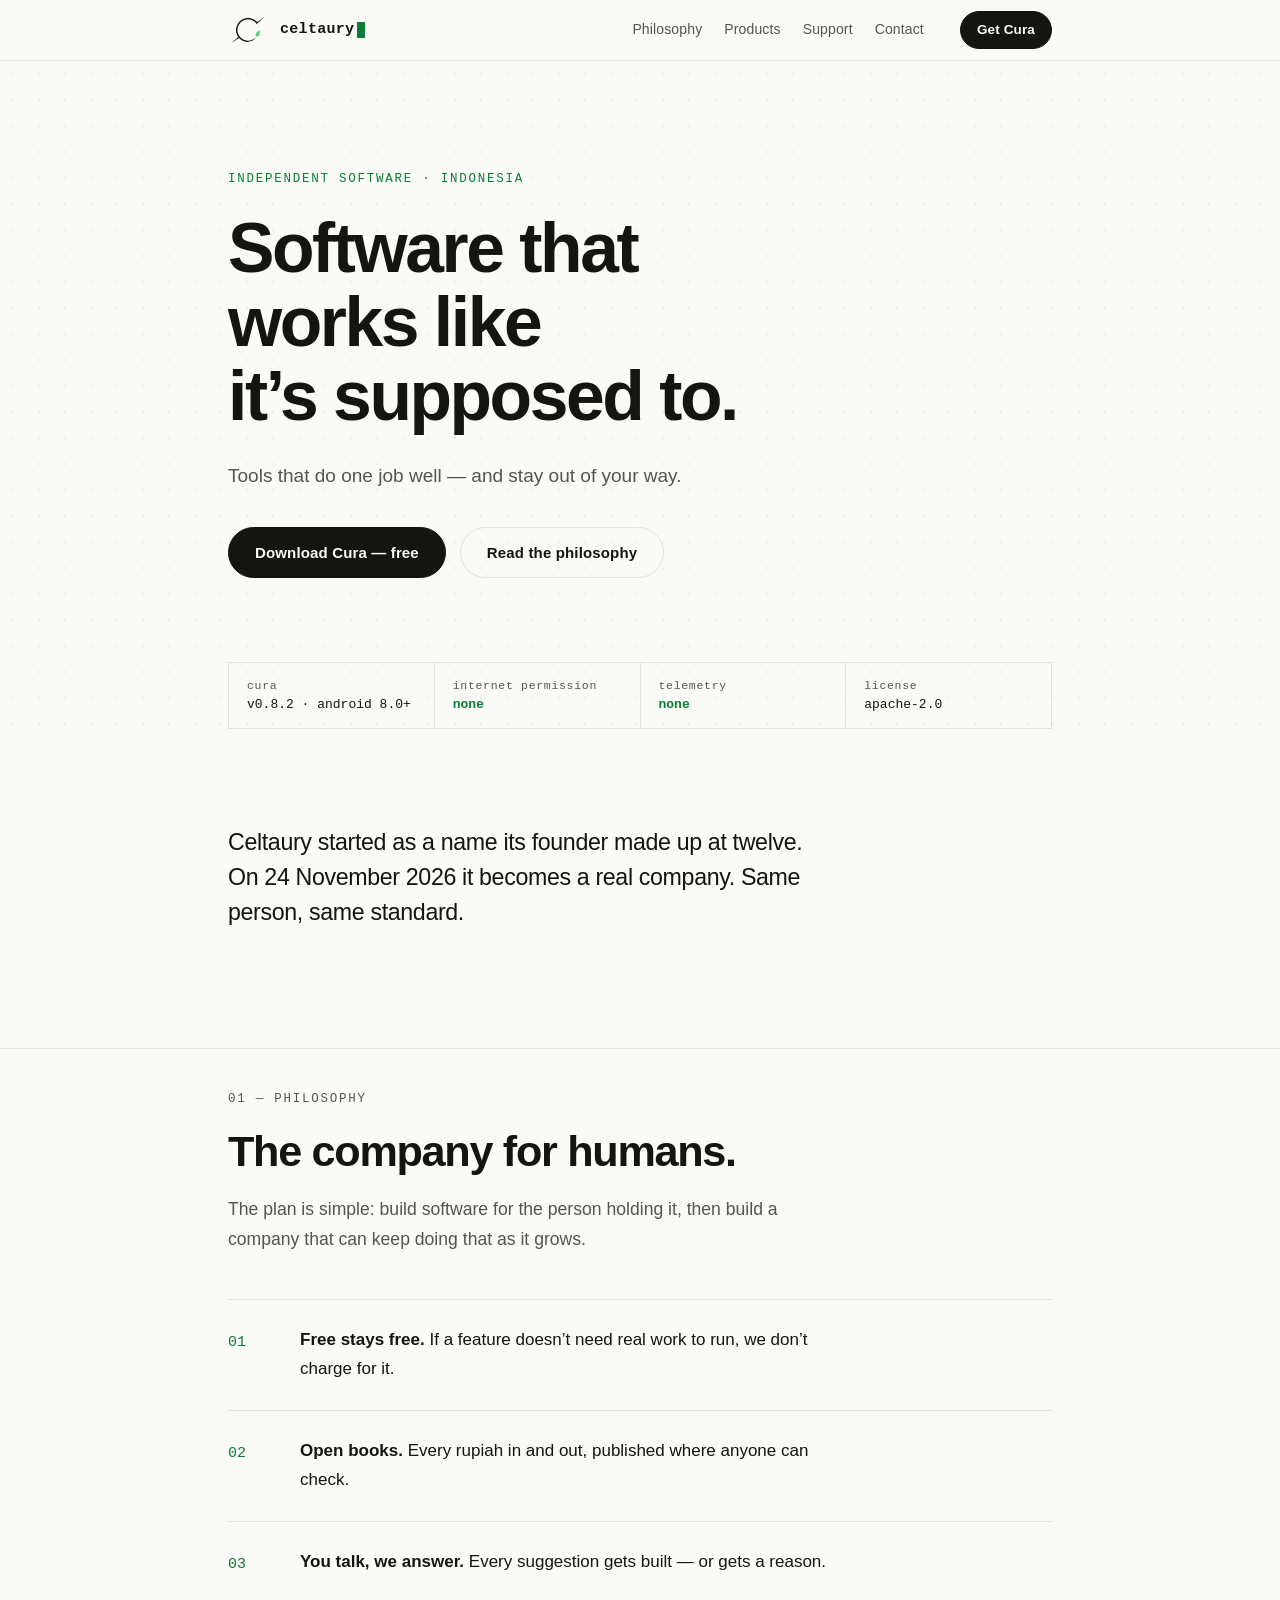
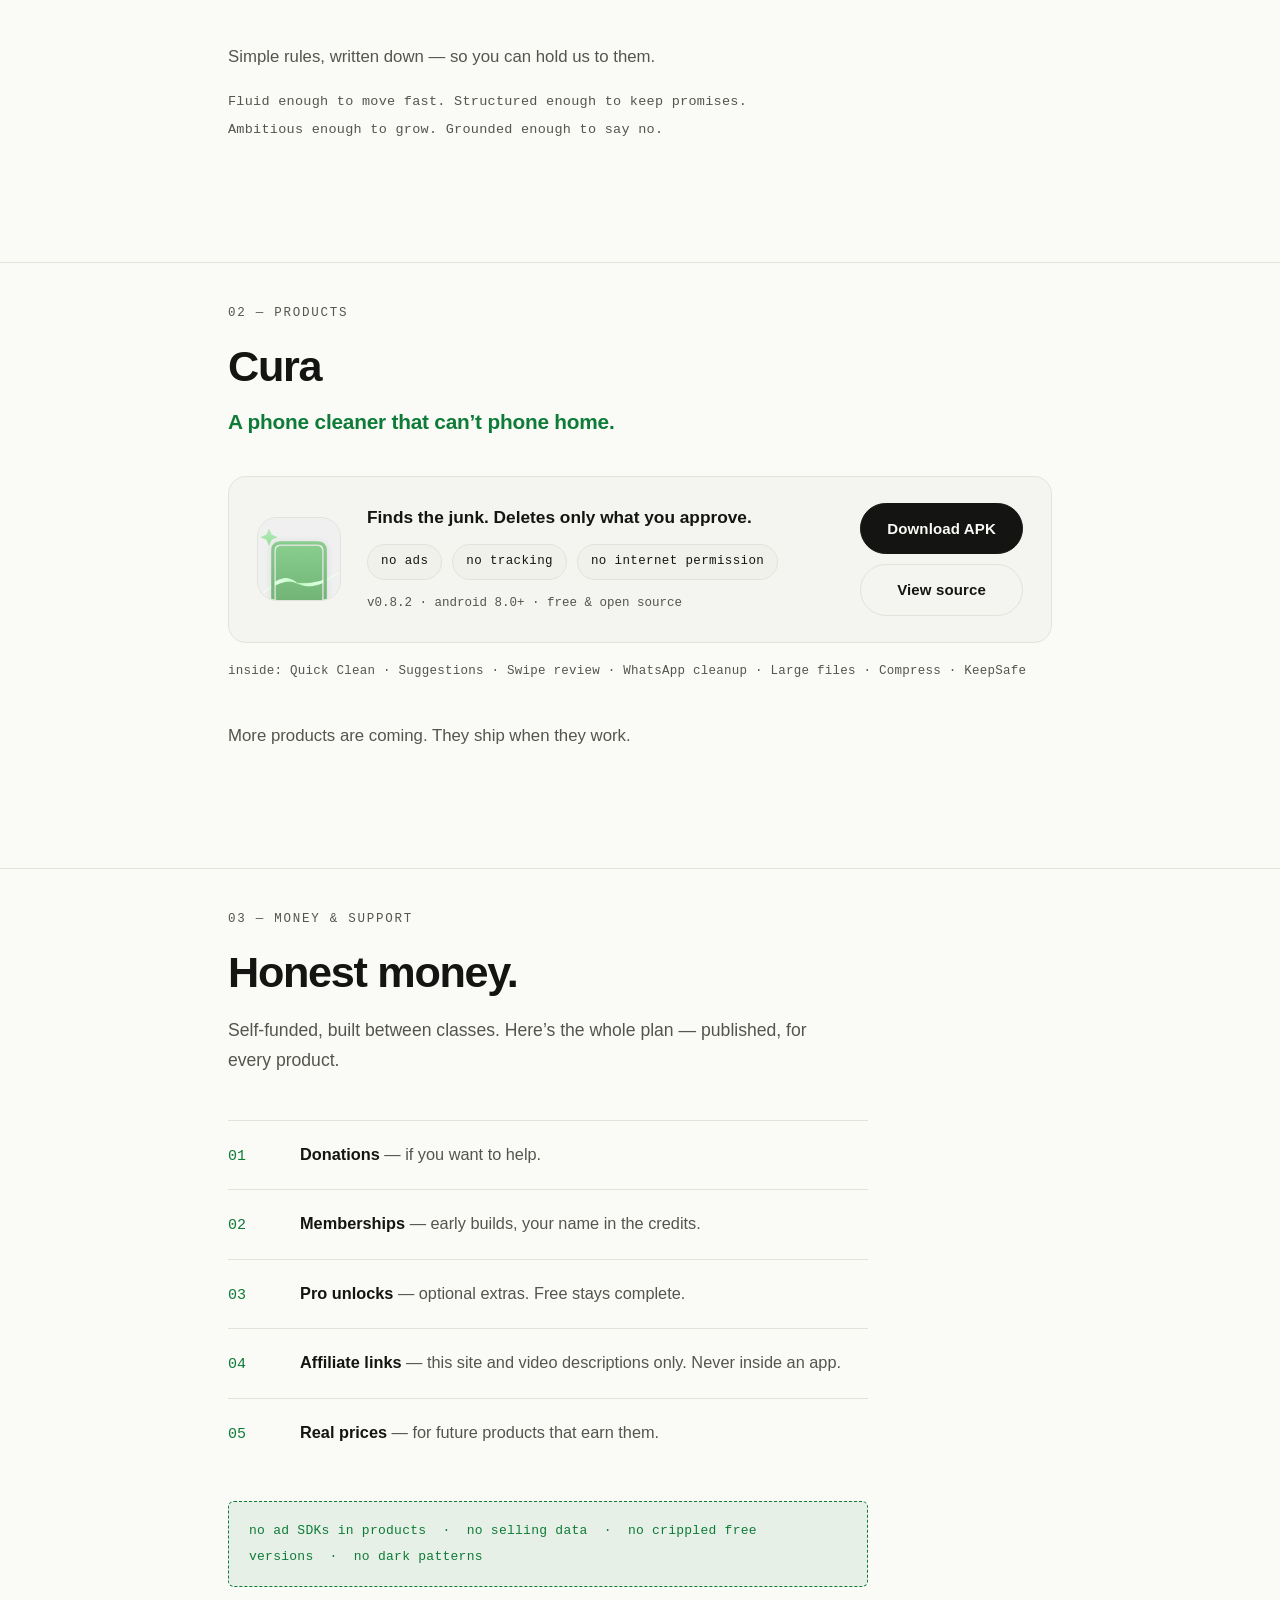
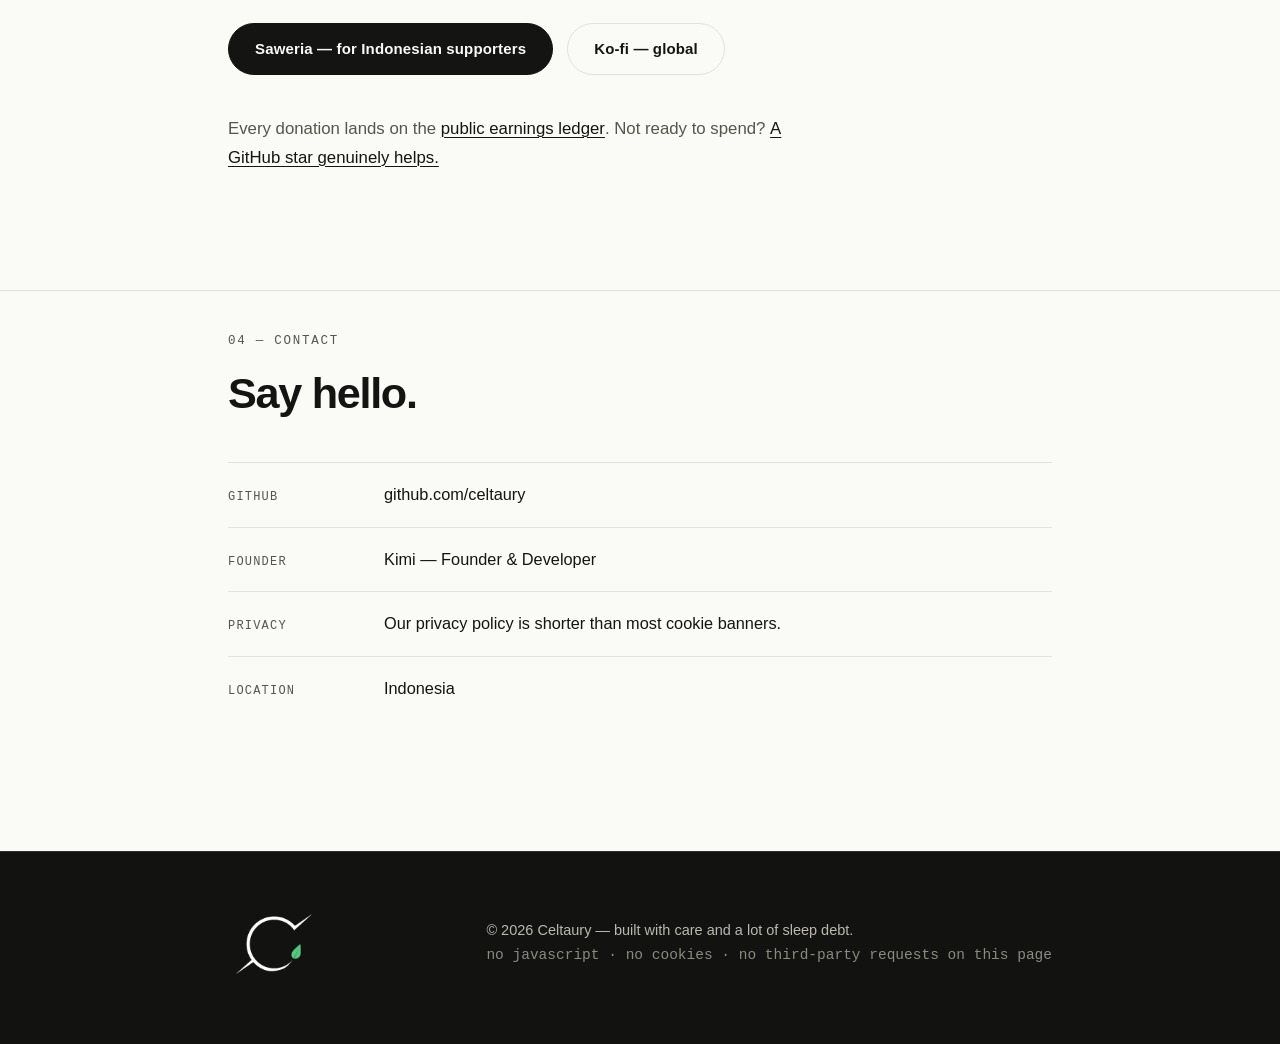
==== commit 1bdfaa19: "New update regarding logo being bad looking lol" ====
--- a/index.html
+++ b/index.html
@@ -16,14 +16,16 @@
   <meta property="og:image" content="https://celtaury.github.io/assets/og-cover.png">
   <meta name="twitter:card" content="summary_large_image">
 
-  <link rel="icon" type="image/png" href="assets/favicon.png">
+  <link rel="icon" type="image/png" sizes="64x64" href="assets/favicon.png">
+  <link rel="apple-touch-icon" href="assets/apple-touch-icon.png">
+  <link rel="icon" type="image/svg+xml" href="assets/favicon.svg">
   <link rel="stylesheet" href="style.css">
 </head>
 <body>
 
   <header class="site-header">
     <div class="wrap header-inner">
-      <a class="wordmark" href="#top"><img class="brand-tile" src="assets/logo-tile.png" alt="" width="22" height="22">celtaury<span class="cursor" aria-hidden="true"></span></a>
+      <a class="wordmark" href="#top"><img class="brand-mark brand-mark--dark" src="assets/logo-dark.png" alt="" width="40" height="40"><img class="brand-mark brand-mark--light" src="assets/logo-white.png" alt="" width="40" height="40">celtaury<span class="cursor" aria-hidden="true"></span></a>
       <nav class="nav" aria-label="Main">
         <a href="#philosophy">Philosophy</a>
         <a href="#products">Products</a>
@@ -111,7 +113,7 @@
         <p class="product-lede">A phone cleaner that can&rsquo;t phone home.</p>
 
         <div class="product-card">
-          <img class="p-logo" src="assets/logo-tile.png" alt="Celtaury logo" width="84" height="84">
+          <img class="p-logo" src="assets/cura-icon.png" alt="Cura app icon" width="84" height="84">
           <div class="p-info">
             <p class="p-desc">Finds the junk. Deletes only what you approve.</p>
             <ul class="chips" aria-label="Cura guarantees">
--- a/style.css
+++ b/style.css
@@ -97,14 +97,19 @@
 }
 .wordmark:hover { color: var(--ink); }
 
-.brand-tile {
-  width: 22px;
-  height: 22px;
-  border-radius: 6px;
-  margin-right: 9px;
+/* Transparent brand mark, no tile — dark strokes on light, white on dark. */
+.brand-mark {
+  width: 40px;
+  height: 40px;
+  margin-right: 12px;
   display: inline-block;
-  vertical-align: -4px;
-  border: 1px solid var(--hairline);
+}
+
+.brand-mark--light { display: none; }
+
+@media (prefers-color-scheme: dark) {
+  .brand-mark--dark { display: none; }
+  .brand-mark--light { display: inline-block; }
 }
 
 .cursor {
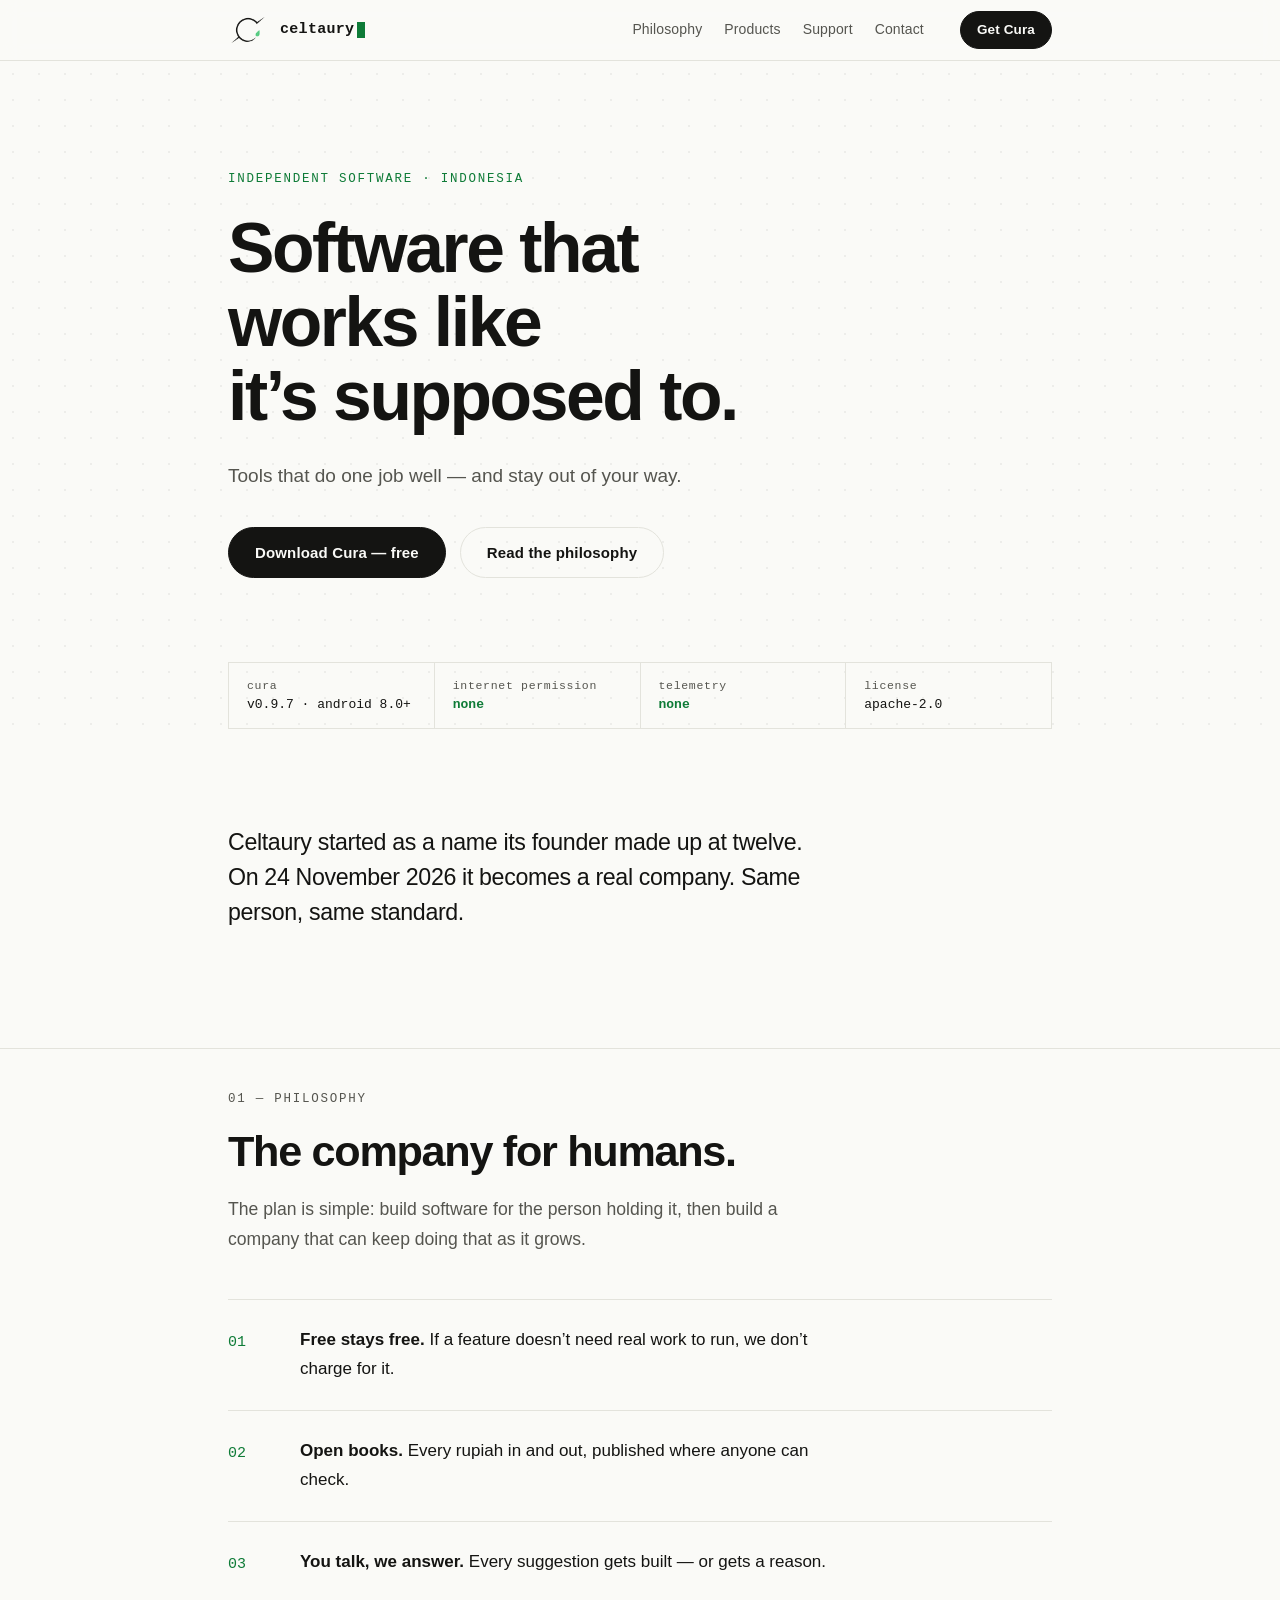
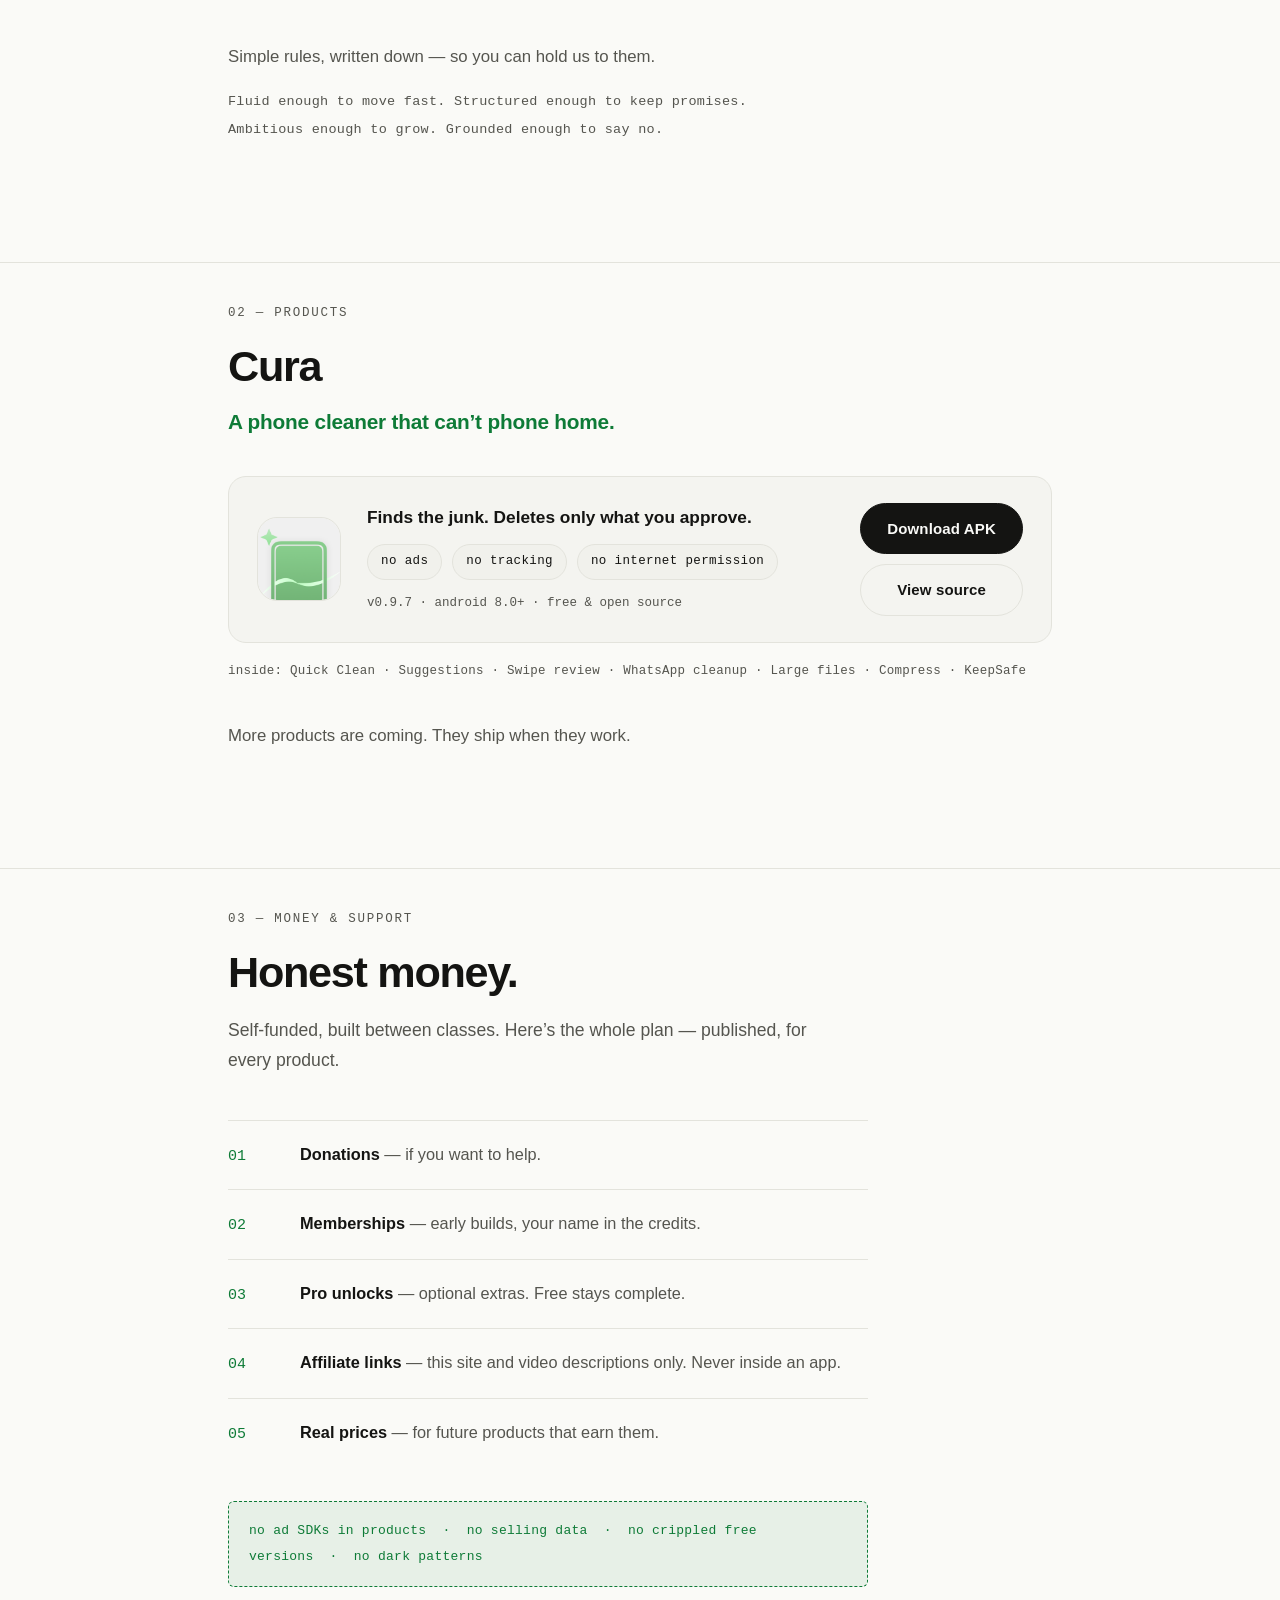
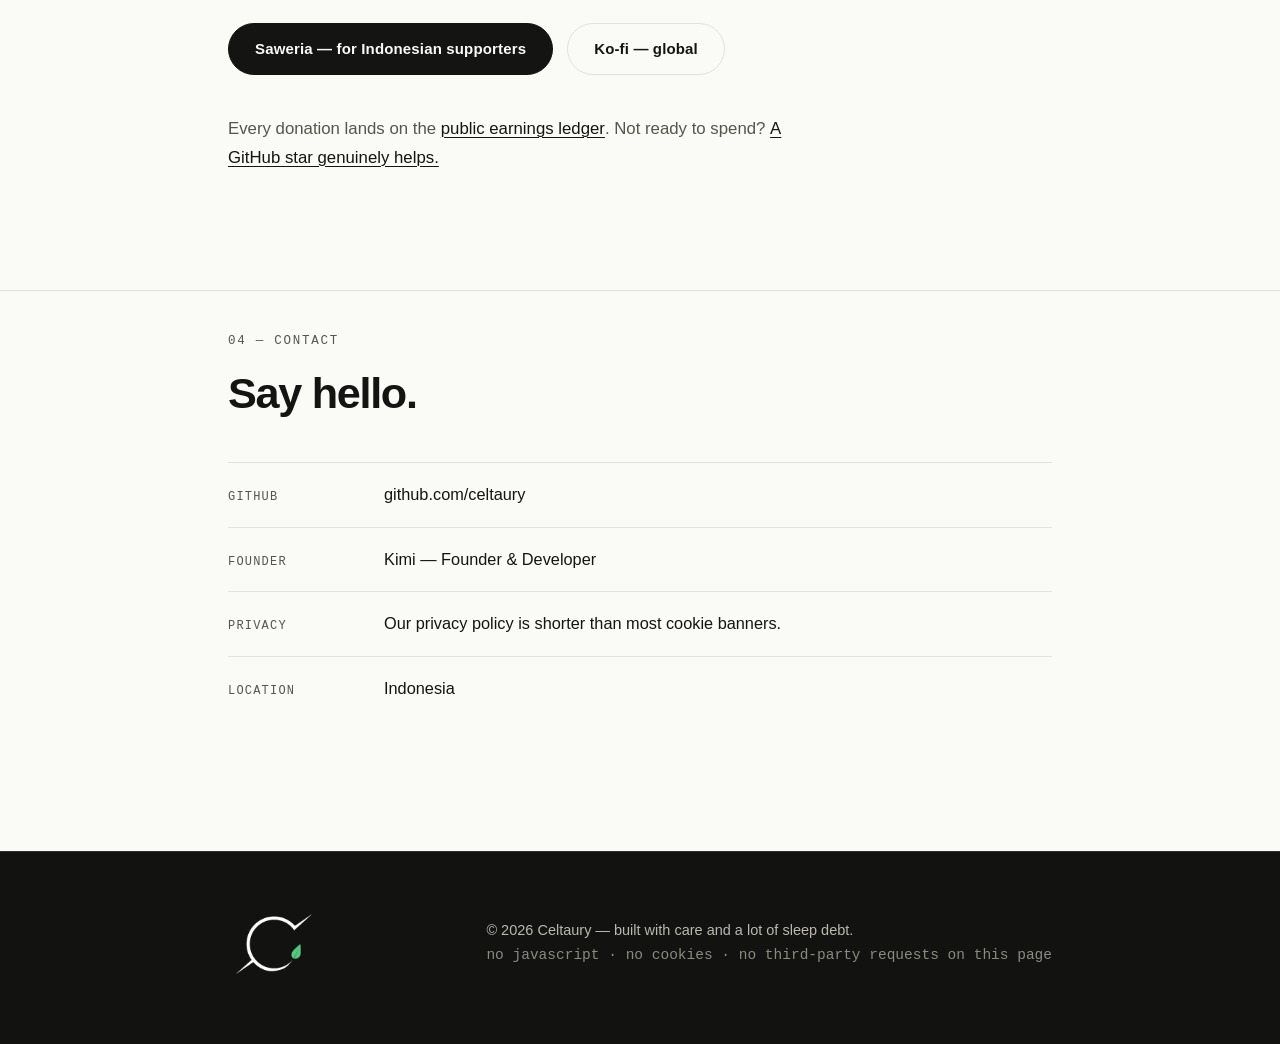
==== commit 50a607b3: "Update index.html" ====
--- a/index.html
+++ b/index.html
@@ -53,7 +53,7 @@
       </div>
       <div class="wrap">
         <dl class="spec-strip" aria-label="Cura at a glance">
-          <div><dt>cura</dt><dd>v0.8.2 · android 8.0+</dd></div>
+          <div><dt>cura</dt><dd>v0.9.7 · android 8.0+</dd></div>
           <div><dt>internet permission</dt><dd class="ok">none</dd></div>
           <div><dt>telemetry</dt><dd class="ok">none</dd></div>
           <div><dt>license</dt><dd>apache-2.0</dd></div>
@@ -121,7 +121,7 @@
               <li>no tracking</li>
               <li>no internet permission</li>
             </ul>
-            <p class="mono-note">v0.8.2 · android 8.0+ · free &amp; open source</p>
+            <p class="mono-note">v0.9.7 · android 8.0+ · free &amp; open source</p>
           </div>
           <div class="p-actions">
             <a class="btn" href="https://github.com/celtaury/cura/releases/latest">Download APK</a>
@@ -182,7 +182,7 @@
         <ul class="contact-list">
           <li><span class="contact-label">GitHub</span><a href="https://github.com/celtaury">github.com/celtaury</a></li>
           <li><span class="contact-label">Founder</span><a href="https://github.com/Kimiberlianoputra">Kimi &mdash; Founder &amp; Developer</a></li>
-          <li><span class="contact-label">Privacy</span><a href="PRIVACY.md">Our privacy policy is shorter than most cookie banners.</a></li>
+          <li><span class="contact-label">Privacy</span><a href="privacy.html">Our privacy policy is shorter than most cookie banners.</a></li>
           <li><span class="contact-label">Location</span><span>Indonesia</span></li>
         </ul>
       </div>
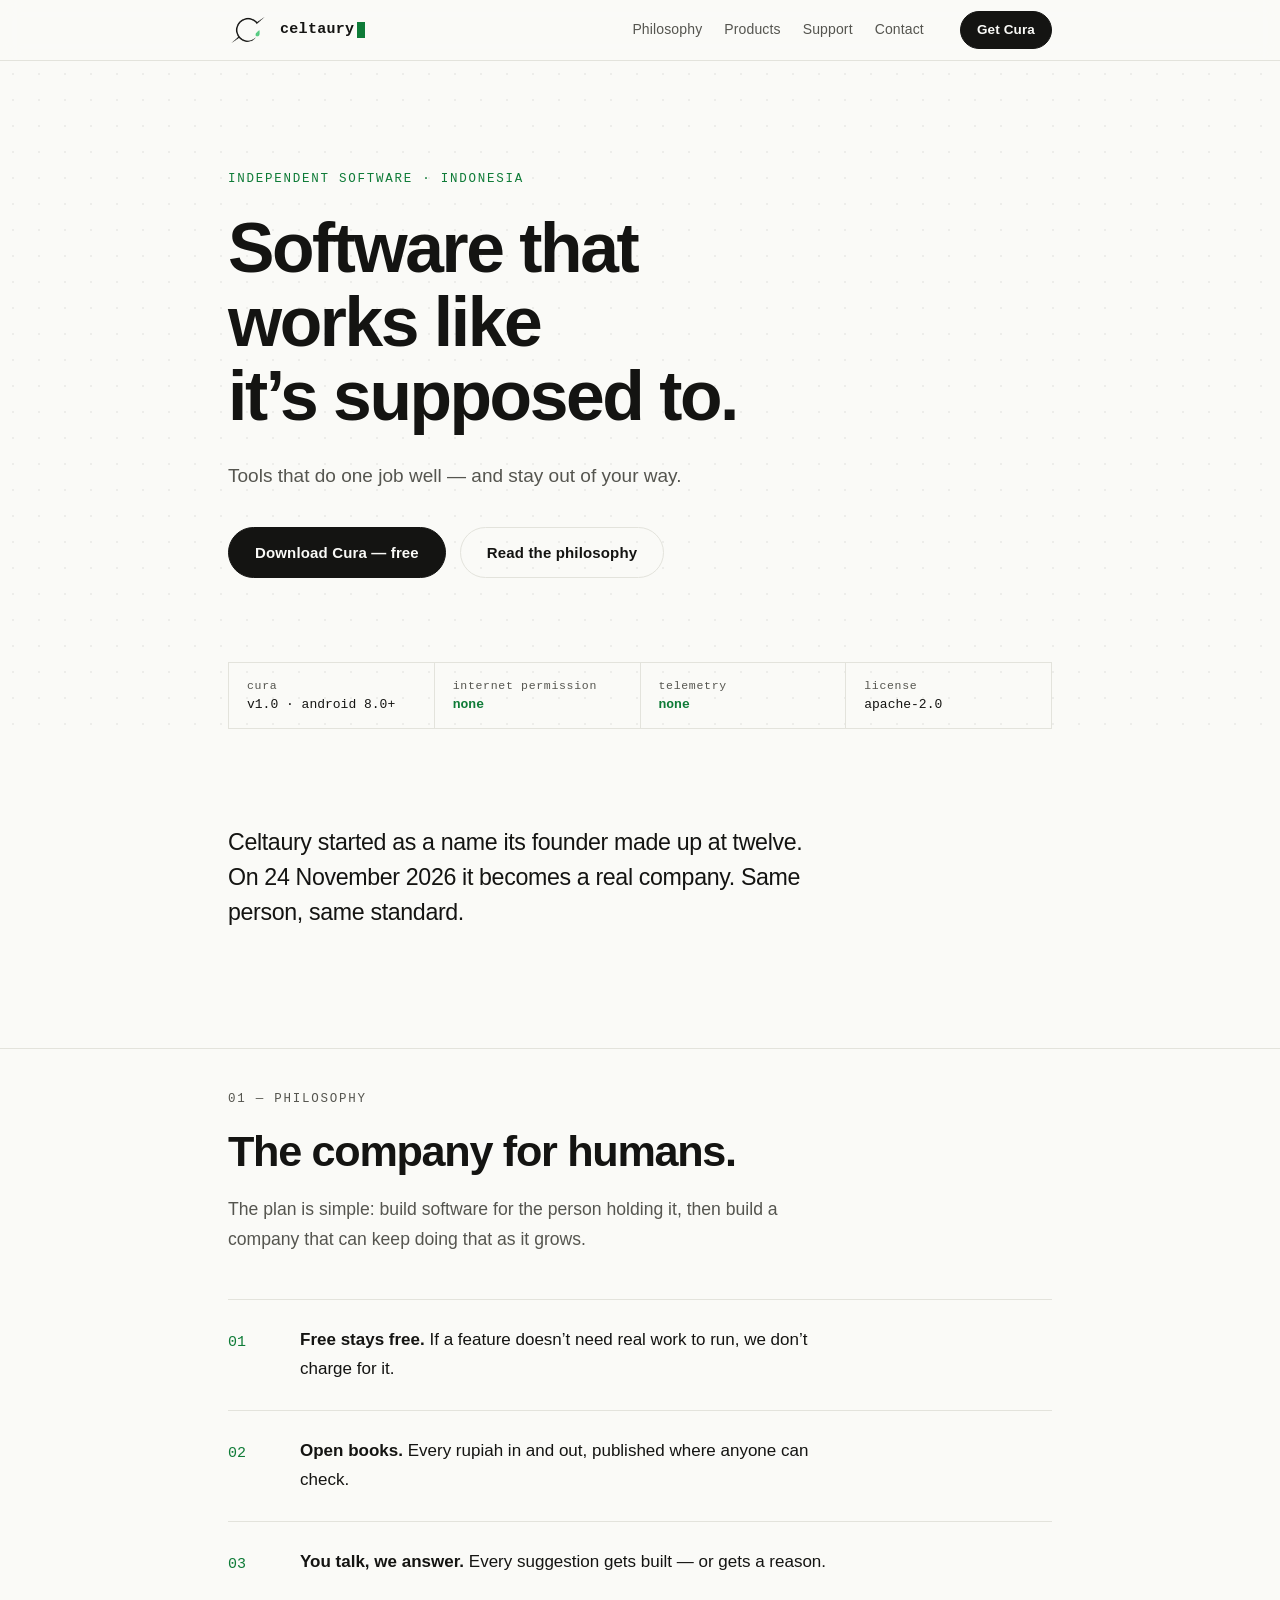
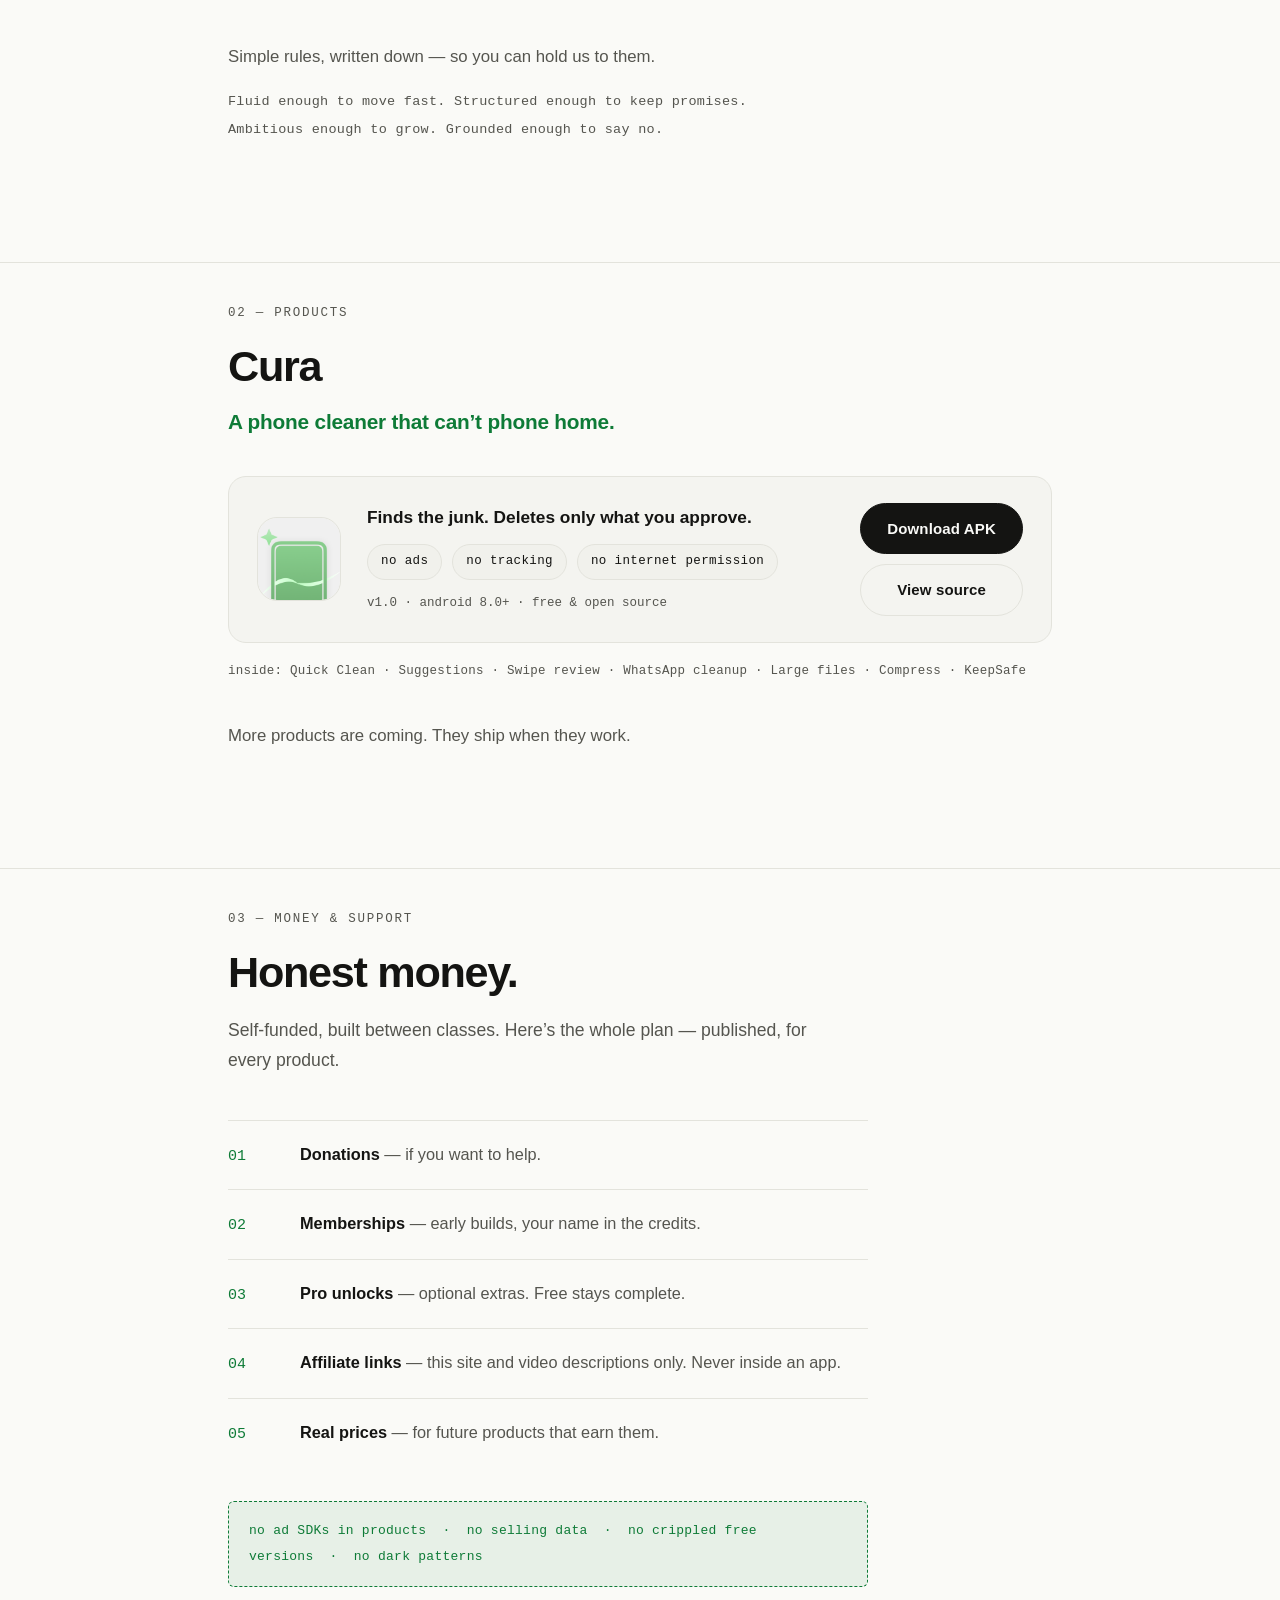
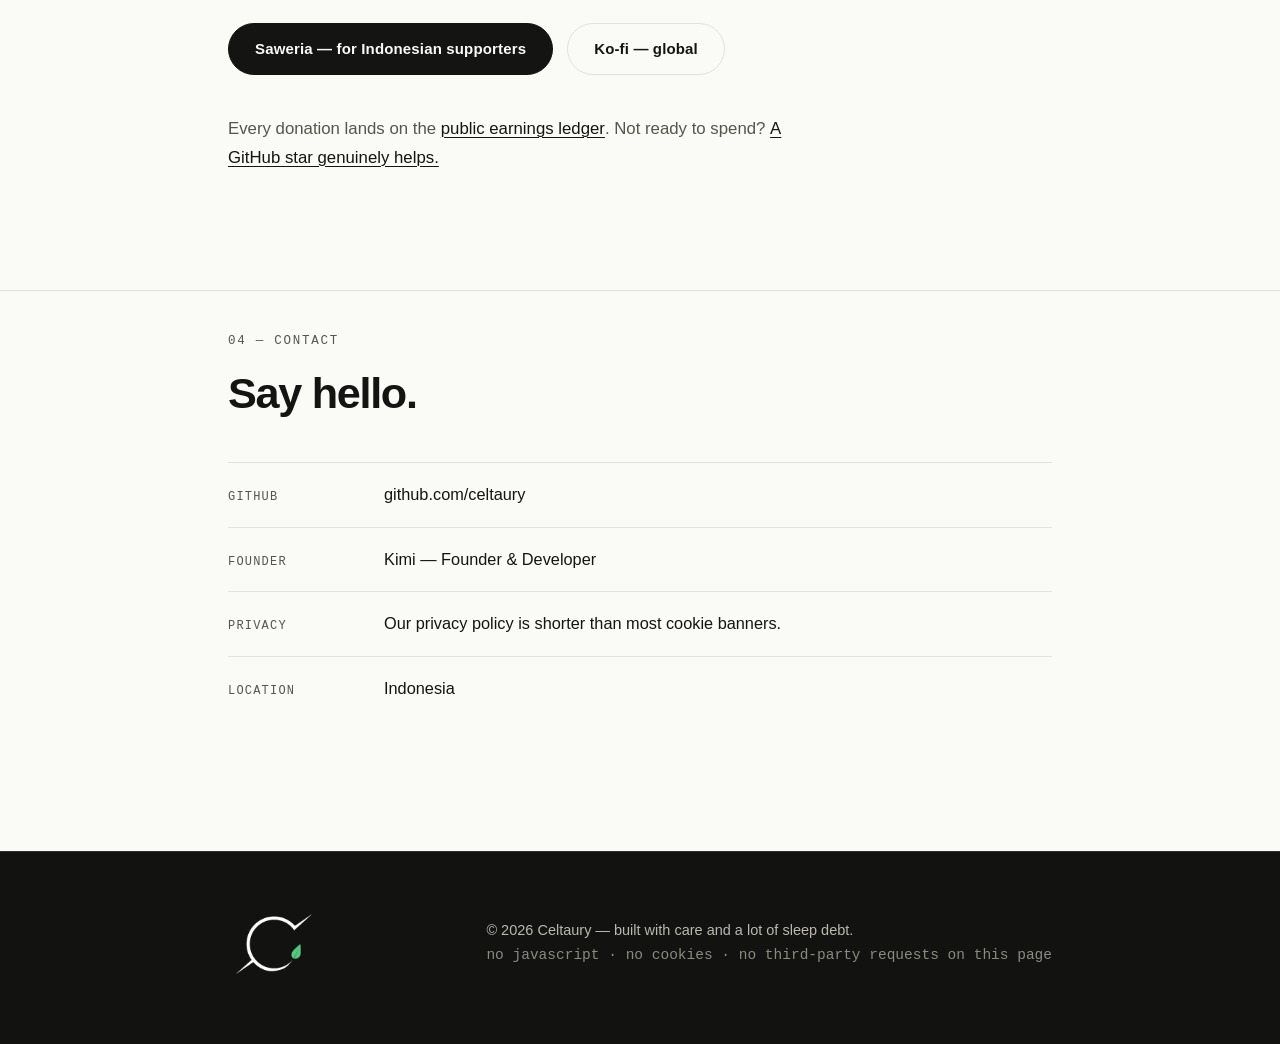
==== commit e6ff5600: "Update Cura version from 0.9.7 to 1.0" ====
--- a/index.html
+++ b/index.html
@@ -53,7 +53,7 @@
       </div>
       <div class="wrap">
         <dl class="spec-strip" aria-label="Cura at a glance">
-          <div><dt>cura</dt><dd>v0.9.7 · android 8.0+</dd></div>
+          <div><dt>cura</dt><dd>v1.0 · android 8.0+</dd></div>
           <div><dt>internet permission</dt><dd class="ok">none</dd></div>
           <div><dt>telemetry</dt><dd class="ok">none</dd></div>
           <div><dt>license</dt><dd>apache-2.0</dd></div>
@@ -121,7 +121,7 @@
               <li>no tracking</li>
               <li>no internet permission</li>
             </ul>
-            <p class="mono-note">v0.9.7 · android 8.0+ · free &amp; open source</p>
+            <p class="mono-note">v1.0 · android 8.0+ · free &amp; open source</p>
           </div>
           <div class="p-actions">
             <a class="btn" href="https://github.com/celtaury/cura/releases/latest">Download APK</a>
